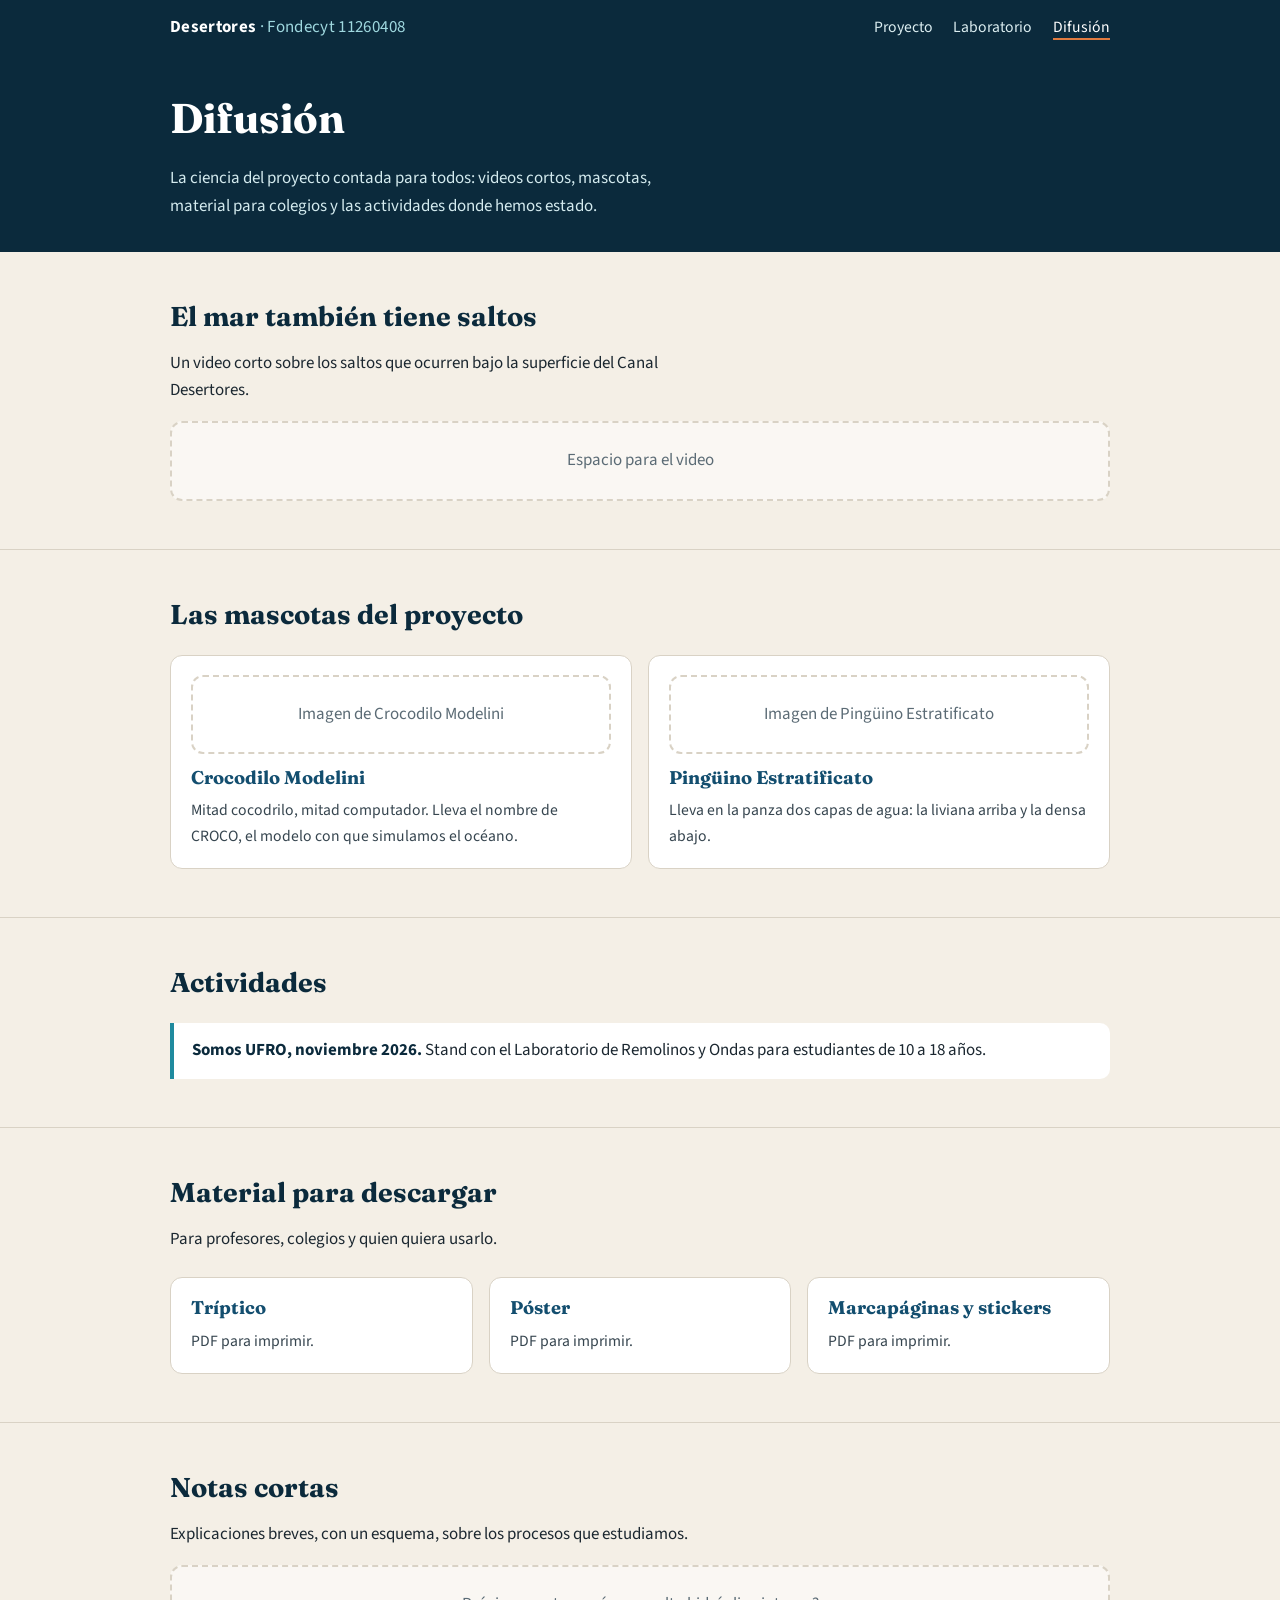
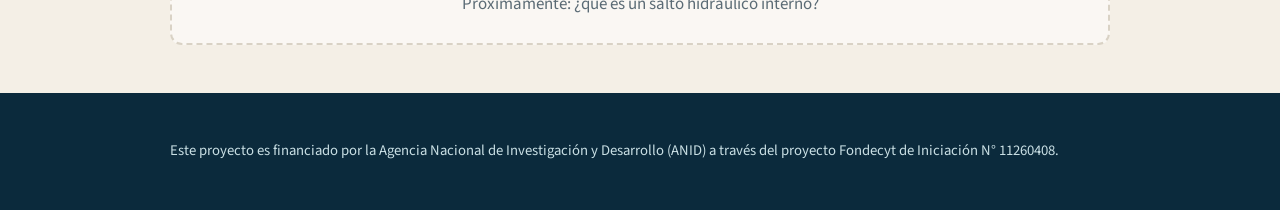
==== difusion/index.html @ e9061309 "Sitio inicial del proyecto" ====
<!DOCTYPE html>
<html lang="es">
<head>
  <meta charset="utf-8">
  <meta name="viewport" content="width=device-width, initial-scale=1">
  <title>Difusión · Fondecyt 11260408</title>
  <link rel="preconnect" href="https://fonts.googleapis.com">
  <link rel="stylesheet" href="https://fonts.googleapis.com/css2?family=Fraunces:opsz,wght@9..144,600&family=Source+Sans+3:wght@400;600;700&display=swap">
  <link rel="stylesheet" href="../estilo.css">
</head>
<body>

<header class="barra">
  <div class="contenedor">
    <a class="marca" href="../index.html">Desertores <span>· Fondecyt 11260408</span></a>
    <nav>
      <a href="../index.html">Proyecto</a>
      <a href="../laboratorio/">Laboratorio</a>
      <a href="./" aria-current="page">Difusión</a>
    </nav>
  </div>
</header>

<div class="cabecera-pagina">
  <div class="contenedor">
    <h1>Difusión</h1>
    <p>La ciencia del proyecto contada para todos: videos cortos, mascotas, material para colegios y las actividades donde hemos estado.</p>
  </div>
</div>

<main>
  <section id="video">
    <div class="contenedor">
      <h2>El mar también tiene saltos</h2>
      <p class="intro">Un video corto sobre los saltos que ocurren bajo la superficie del Canal Desertores.</p>
      <!-- Opción recomendada: subir el video a YouTube y pegar aquí el iframe.
           Opción local: <video src="video/el-mar-tambien-tiene-saltos.mp4" controls width="100%"></video>
           (GitHub no acepta archivos sobre 100 MB) -->
      <div class="hueco">Espacio para el video</div>
    </div>
  </section>

  <section id="mascotas">
    <div class="contenedor">
      <h2>Las mascotas del proyecto</h2>
      <div class="tarjetas">
        <article class="tarjeta">
          <div class="hueco" style="margin-bottom:.8rem">Imagen de Crocodilo Modelini</div>
          <h3>Crocodilo Modelini</h3>
          <p>Mitad cocodrilo, mitad computador. Lleva el nombre de CROCO, el modelo con que simulamos el océano.</p>
        </article>
        <article class="tarjeta">
          <div class="hueco" style="margin-bottom:.8rem">Imagen de Pingüino Estratificato</div>
          <h3>Pingüino Estratificato</h3>
          <p>Lleva en la panza dos capas de agua: la liviana arriba y la densa abajo.</p>
        </article>
      </div>
    </div>
  </section>

  <section id="actividades">
    <div class="contenedor">
      <h2>Actividades</h2>
      <ul class="impacto">
        <li><strong>Somos UFRO, noviembre 2026.</strong> Stand con el Laboratorio de Remolinos y Ondas para estudiantes de 10 a 18 años.</li>
      </ul>
    </div>
  </section>

  <section id="material">
    <div class="contenedor">
      <h2>Material para descargar</h2>
      <p class="intro">Para profesores, colegios y quien quiera usarlo.</p>
      <div class="tarjetas">
        <a class="tarjeta" href="material/triptico.pdf" style="text-decoration:none">
          <h3>Tríptico</h3><p>PDF para imprimir.</p>
        </a>
        <a class="tarjeta" href="material/poster.pdf" style="text-decoration:none">
          <h3>Póster</h3><p>PDF para imprimir.</p>
        </a>
        <a class="tarjeta" href="material/marcapaginas.pdf" style="text-decoration:none">
          <h3>Marcapáginas y stickers</h3><p>PDF para imprimir.</p>
        </a>
      </div>
    </div>
  </section>

  <section id="notas">
    <div class="contenedor">
      <h2>Notas cortas</h2>
      <p class="intro">Explicaciones breves, con un esquema, sobre los procesos que estudiamos.</p>
      <div class="hueco">Próximamente: ¿qué es un salto hidráulico interno?</div>
    </div>
  </section>
</main>

<footer>
  <div class="contenedor">
    <p>Este proyecto es financiado por la Agencia Nacional de Investigación y Desarrollo (ANID) a través del proyecto Fondecyt de Iniciación N° 11260408.</p>
  </div>
</footer>

</body>
</html>
---- estilo.css ----
/* Sitio del proyecto Fondecyt de Iniciación 11260408 — estilo común */
:root {
  --mar-profundo: #0b2a3c;
  --mar: #134e6f;
  --salobre: #1f8a9e;
  --dulce: #9fd8df;
  --arena: #f4efe6;
  --tinta: #1b2730;
  --suave: #5b6b75;
  --acento: #e07a3f;
  --borde: #d9d2c5;
  --ancho: 980px;
}

* { box-sizing: border-box; }

html { scroll-behavior: smooth; }

body {
  margin: 0;
  font-family: "Source Sans 3", "Segoe UI", system-ui, -apple-system, sans-serif;
  font-size: 1.06rem;
  line-height: 1.62;
  color: var(--tinta);
  background: var(--arena);
}

h1, h2, h3 {
  font-family: "Fraunces", Georgia, "Times New Roman", serif;
  line-height: 1.2;
  margin: 0 0 .5em;
}
h2 { font-size: 1.7rem; color: var(--mar-profundo); }
h3 { font-size: 1.15rem; color: var(--mar); }

a { color: var(--mar); }
a:hover { color: var(--acento); }

.contenedor { max-width: var(--ancho); margin: 0 auto; padding: 0 1.25rem; }

/* ---------- barra superior ---------- */
.barra {
  background: var(--mar-profundo);
  color: #fff;
  position: sticky; top: 0; z-index: 10;
}
.barra .contenedor {
  display: flex; align-items: center; justify-content: space-between;
  gap: 1rem; min-height: 56px; flex-wrap: wrap;
}
.marca { color: #fff; text-decoration: none; font-weight: 700; letter-spacing: .02em; }
.marca span { color: var(--dulce); font-weight: 400; }
.barra nav a {
  color: #dceef1; text-decoration: none; margin-left: 1.1rem; font-size: .98rem;
}
.barra nav a:hover, .barra nav a[aria-current="page"] { color: #fff; border-bottom: 2px solid var(--acento); }

/* ---------- portada ---------- */
.portada {
  background: linear-gradient(180deg, var(--mar-profundo) 0%, var(--mar) 55%, var(--salobre) 100%);
  color: #fff;
  padding: 3.2rem 0 0;
}
.portada .etiqueta {
  display: inline-block; font-size: .82rem; letter-spacing: .08em; text-transform: uppercase;
  background: rgba(255,255,255,.12); padding: .25rem .7rem; border-radius: 99px;
}
.portada h1 { font-size: clamp(2rem, 5.2vw, 3.2rem); margin: .7rem 0 .6rem; max-width: 18ch; }
.portada .bajada { font-size: 1.15rem; max-width: 58ch; color: #e3f3f5; }
.portada .titulo-oficial { font-size: .92rem; color: var(--dulce); max-width: 70ch; margin-top: 1rem; }
.portada svg { display: block; width: 100%; height: auto; margin-top: 2rem; }

/* ---------- secciones ---------- */
section { padding: 3rem 0; }
section + section { border-top: 1px solid var(--borde); }
.intro { max-width: 68ch; }
.nota-pie { font-size: .9rem; color: var(--suave); }

.tarjetas {
  display: grid; gap: 1rem;
  grid-template-columns: repeat(auto-fit, minmax(200px, 1fr));
  margin-top: 1.5rem;
}
.tarjeta {
  background: #fff; border: 1px solid var(--borde); border-radius: 12px;
  padding: 1.2rem 1.25rem;
}
.tarjeta .icono {
  width: 42px; height: 42px; border-radius: 10px; display: grid; place-items: center;
  background: #e6f3f5; margin-bottom: .7rem;
}
.tarjeta p { margin: 0; color: #36454f; font-size: .98rem; }

.impacto { list-style: none; padding: 0; margin: 1.5rem 0 0; display: grid; gap: .9rem; }
.impacto li {
  background: #fff; border-left: 4px solid var(--salobre); border-radius: 0 10px 10px 0;
  padding: .9rem 1.1rem;
}
.impacto strong { color: var(--mar-profundo); }

/* ---------- botones grandes ---------- */
.puertas {
  display: grid; gap: 1rem; grid-template-columns: repeat(auto-fit, minmax(260px, 1fr));
  margin-top: 1.5rem;
}
.puerta {
  display: block; text-decoration: none; color: #fff; border-radius: 14px;
  padding: 1.5rem 1.4rem; position: relative; overflow: hidden;
  transition: transform .15s ease;
}
.puerta:hover { transform: translateY(-3px); color: #fff; }
.puerta h3 { color: #fff; font-size: 1.4rem; margin-bottom: .3rem; }
.puerta p { margin: 0; color: rgba(255,255,255,.88); }
.puerta .flecha { position: absolute; right: 1.2rem; top: 1.2rem; font-size: 1.6rem; }
.puerta.lab { background: var(--mar); }
.puerta.dif { background: var(--acento); }

.boton {
  display: inline-block; background: var(--mar); color: #fff; text-decoration: none;
  padding: .75rem 1.3rem; border-radius: 10px; font-weight: 600;
}
.boton:hover { background: var(--mar-profundo); color: #fff; }
.boton.secundario { background: transparent; color: var(--mar); border: 2px solid var(--mar); }

/* ---------- módulos / fichas ---------- */
.modulo {
  display: grid; grid-template-columns: 64px 1fr; gap: 1rem; align-items: start;
  background: #fff; border: 1px solid var(--borde); border-radius: 12px; padding: 1.1rem;
}
.modulo .num {
  width: 64px; height: 64px; border-radius: 12px; display: grid; place-items: center;
  font-family: "Fraunces", Georgia, serif; font-size: 1.5rem; color: #fff; background: var(--salobre);
}
.modulo.pronto { opacity: .65; }
.modulo.pronto .num { background: var(--suave); }
.lista-modulos { display: grid; gap: .8rem; margin-top: 1.5rem; }

.hueco {
  border: 2px dashed var(--borde); border-radius: 12px; padding: 1.5rem; text-align: center;
  color: var(--suave); background: rgba(255,255,255,.5);
}

.cabecera-pagina { background: var(--mar-profundo); color: #fff; padding: 2.4rem 0 2rem; }
.cabecera-pagina h1 { font-size: clamp(1.8rem, 4.5vw, 2.6rem); }
.cabecera-pagina p { color: #d4ebef; max-width: 62ch; margin: 0; }

/* ---------- pie ---------- */
footer { background: var(--mar-profundo); color: #c9dfe4; padding: 2rem 0; font-size: .92rem; }
footer a { color: #fff; }
footer .logos { display: flex; gap: 1.2rem; align-items: center; flex-wrap: wrap; margin-bottom: 1rem; }
footer .logos img { height: 44px; width: auto; background: #fff; border-radius: 6px; padding: 4px 8px; }

.leyenda-movil { display: none; }

@media (max-width: 600px) {
  .portada svg .rotulos { display: none; }
  .portada svg { margin-top: 1.4rem; }
  .leyenda-movil {
    display: block; margin: 0; padding: .9rem 1.25rem 1.2rem;
    background: #2b2620; color: #e9e2d6; font-size: .92rem;
  }
  .barra nav a { margin-left: .8rem; font-size: .92rem; }
  section { padding: 2.2rem 0; }
}
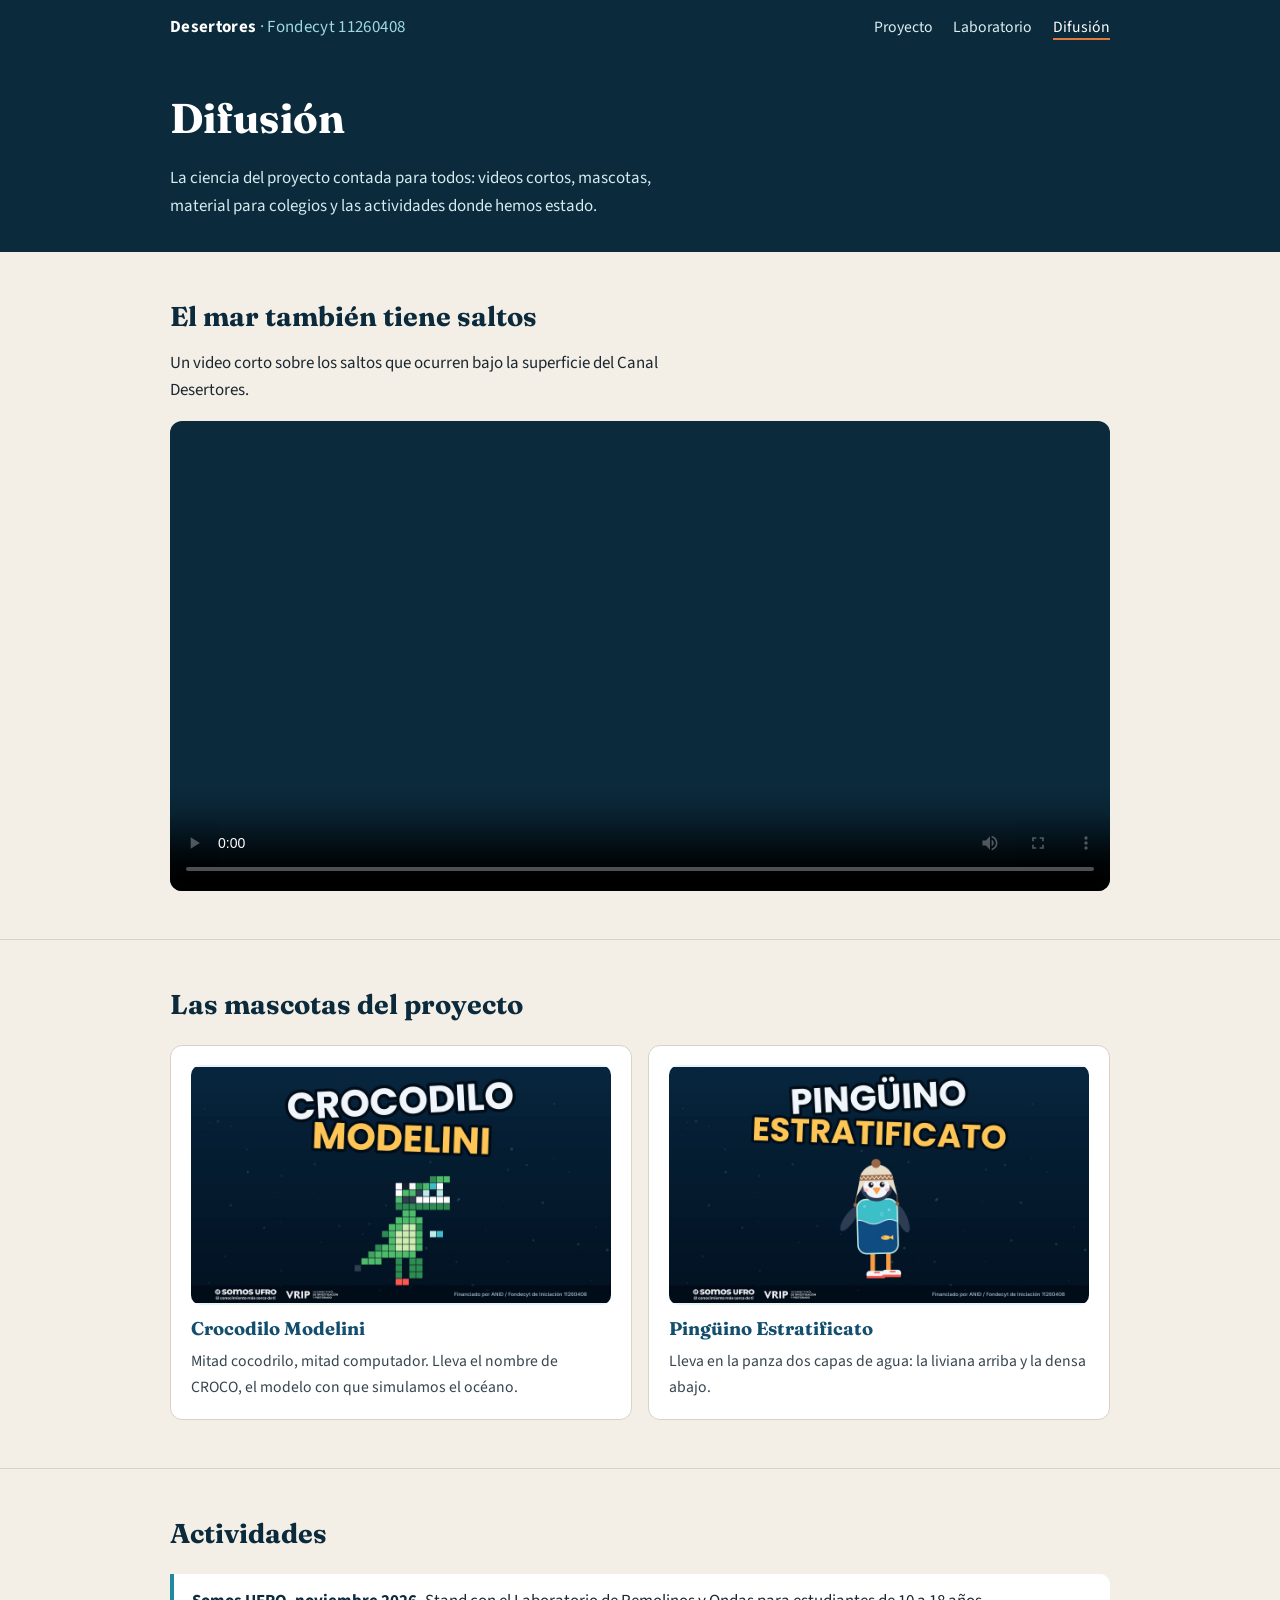
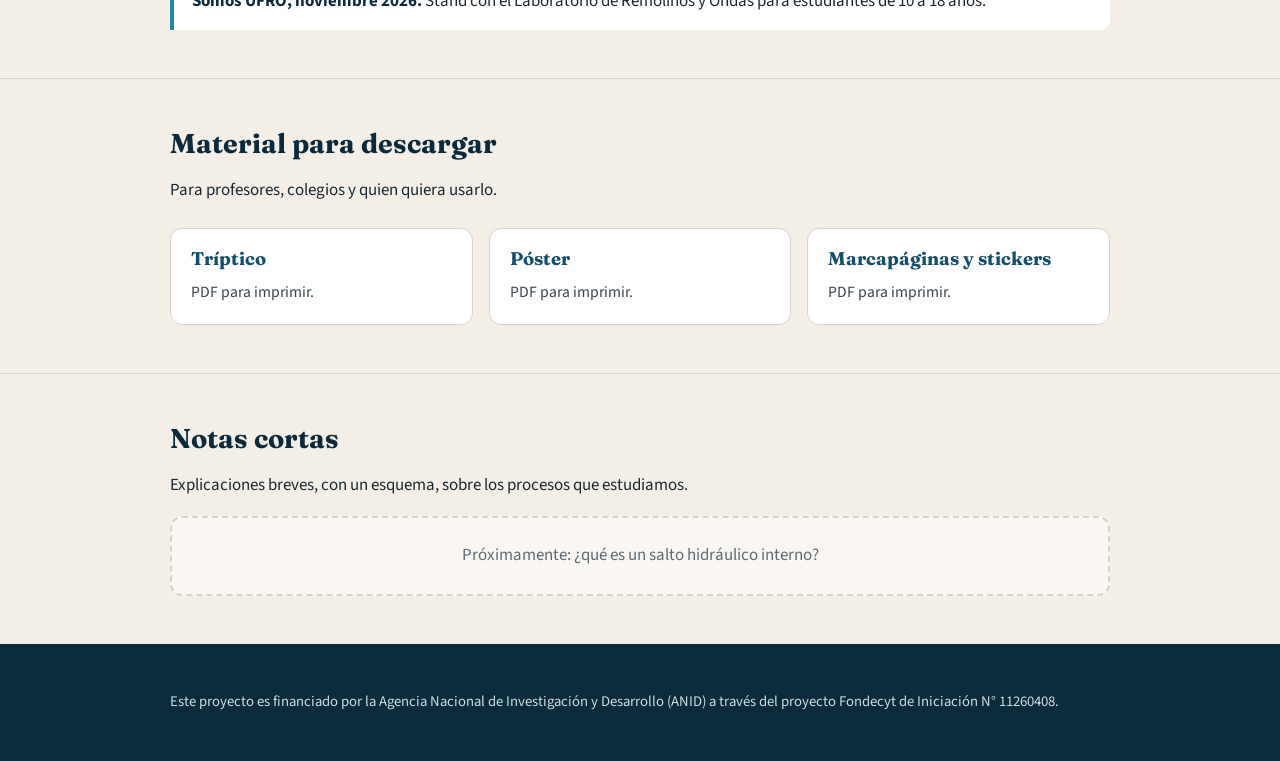
==== commit e7dcb16e: "Agrega video y mascotas" ====
--- a/difusion/index.html
+++ b/difusion/index.html
@@ -33,10 +33,9 @@
     <div class="contenedor">
       <h2>El mar también tiene saltos</h2>
       <p class="intro">Un video corto sobre los saltos que ocurren bajo la superficie del Canal Desertores.</p>
-      <!-- Opción recomendada: subir el video a YouTube y pegar aquí el iframe.
-           Opción local: <video src="video/el-mar-tambien-tiene-saltos.mp4" controls width="100%"></video>
-           (GitHub no acepta archivos sobre 100 MB) -->
-      <div class="hueco">Espacio para el video</div>
+      <video src="video/el-mar-tambien-tiene-saltos.mp4" controls preload="metadata" playsinline
+             poster="video/portada.jpg"
+             style="width:100%;border-radius:12px;background:#0b2a3c;display:block"></video>
     </div>
   </section>
 
@@ -45,12 +44,12 @@
       <h2>Las mascotas del proyecto</h2>
       <div class="tarjetas">
         <article class="tarjeta">
-          <div class="hueco" style="margin-bottom:.8rem">Imagen de Crocodilo Modelini</div>
+          <img src="../img/crocodilo-modelini.png" alt="Crocodilo Modelini, mascota del proyecto: mitad cocodrilo, mitad computador" class="mascota">
           <h3>Crocodilo Modelini</h3>
           <p>Mitad cocodrilo, mitad computador. Lleva el nombre de CROCO, el modelo con que simulamos el océano.</p>
         </article>
         <article class="tarjeta">
-          <div class="hueco" style="margin-bottom:.8rem">Imagen de Pingüino Estratificato</div>
+          <img src="../img/pinguino-estratificato.png" alt="Pingüino Estratificato, mascota del proyecto, con dos capas de agua en la panza" class="mascota">
           <h3>Pingüino Estratificato</h3>
           <p>Lleva en la panza dos capas de agua: la liviana arriba y la densa abajo.</p>
         </article>
--- a/estilo.css
+++ b/estilo.css
@@ -144,6 +144,11 @@
 .cabecera-pagina h1 { font-size: clamp(1.8rem, 4.5vw, 2.6rem); }
 .cabecera-pagina p { color: #d4ebef; max-width: 62ch; margin: 0; }
 
+.mascota {
+  display: block; width: 100%; height: 240px; object-fit: contain;
+  background: #e6f3f5; border-radius: 10px; margin-bottom: .8rem;
+}
+
 /* ---------- pie ---------- */
 footer { background: var(--mar-profundo); color: #c9dfe4; padding: 2rem 0; font-size: .92rem; }
 footer a { color: #fff; }
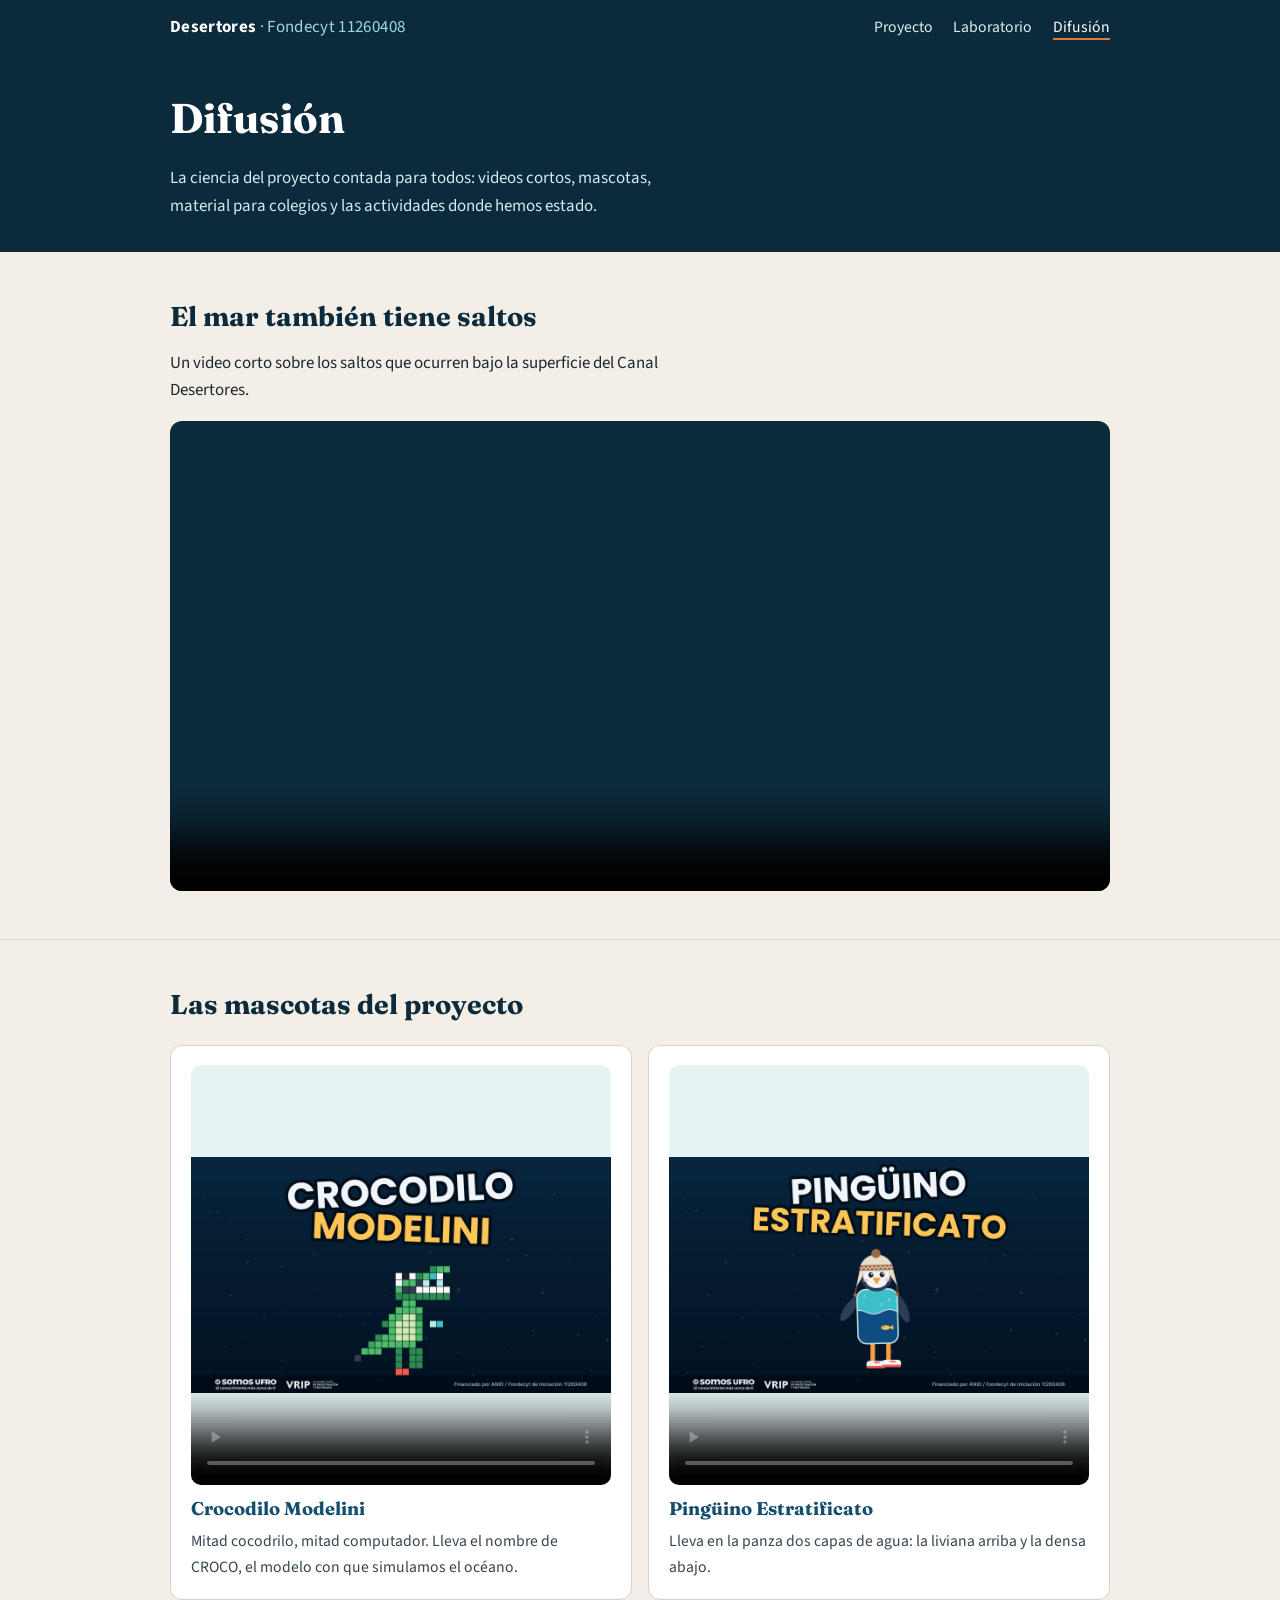
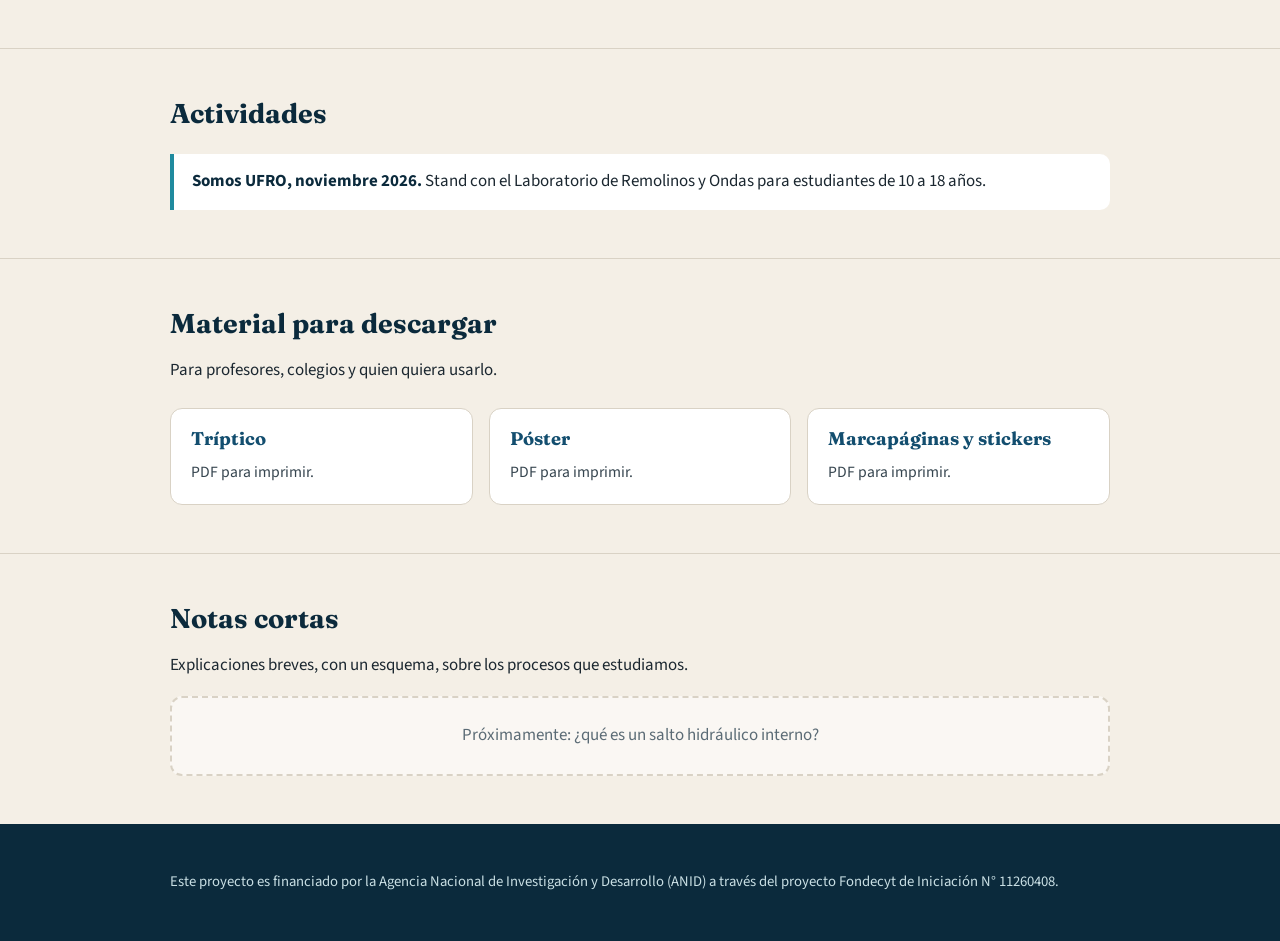
==== commit ac630c15: "Mascotas como video" ====
--- a/difusion/index.html
+++ b/difusion/index.html
@@ -44,12 +44,12 @@
       <h2>Las mascotas del proyecto</h2>
       <div class="tarjetas">
         <article class="tarjeta">
-          <img src="../img/crocodilo-modelini.png" alt="Crocodilo Modelini, mascota del proyecto: mitad cocodrilo, mitad computador" class="mascota">
+          <video class="mascota" src="video/crocodilo-modelini.mp4" poster="../img/crocodilo-modelini.png" controls preload="metadata" playsinline></video>
           <h3>Crocodilo Modelini</h3>
           <p>Mitad cocodrilo, mitad computador. Lleva el nombre de CROCO, el modelo con que simulamos el océano.</p>
         </article>
         <article class="tarjeta">
-          <img src="../img/pinguino-estratificato.png" alt="Pingüino Estratificato, mascota del proyecto, con dos capas de agua en la panza" class="mascota">
+          <video class="mascota" src="video/pinguino-estratificato.mp4" poster="../img/pinguino-estratificato.png" controls preload="metadata" playsinline></video>
           <h3>Pingüino Estratificato</h3>
           <p>Lleva en la panza dos capas de agua: la liviana arriba y la densa abajo.</p>
         </article>
--- a/estilo.css
+++ b/estilo.css
@@ -145,7 +145,7 @@
 .cabecera-pagina p { color: #d4ebef; max-width: 62ch; margin: 0; }
 
 .mascota {
-  display: block; width: 100%; height: 240px; object-fit: contain;
+  display: block; width: 100%; height: 420px; object-fit: contain;
   background: #e6f3f5; border-radius: 10px; margin-bottom: .8rem;
 }
 
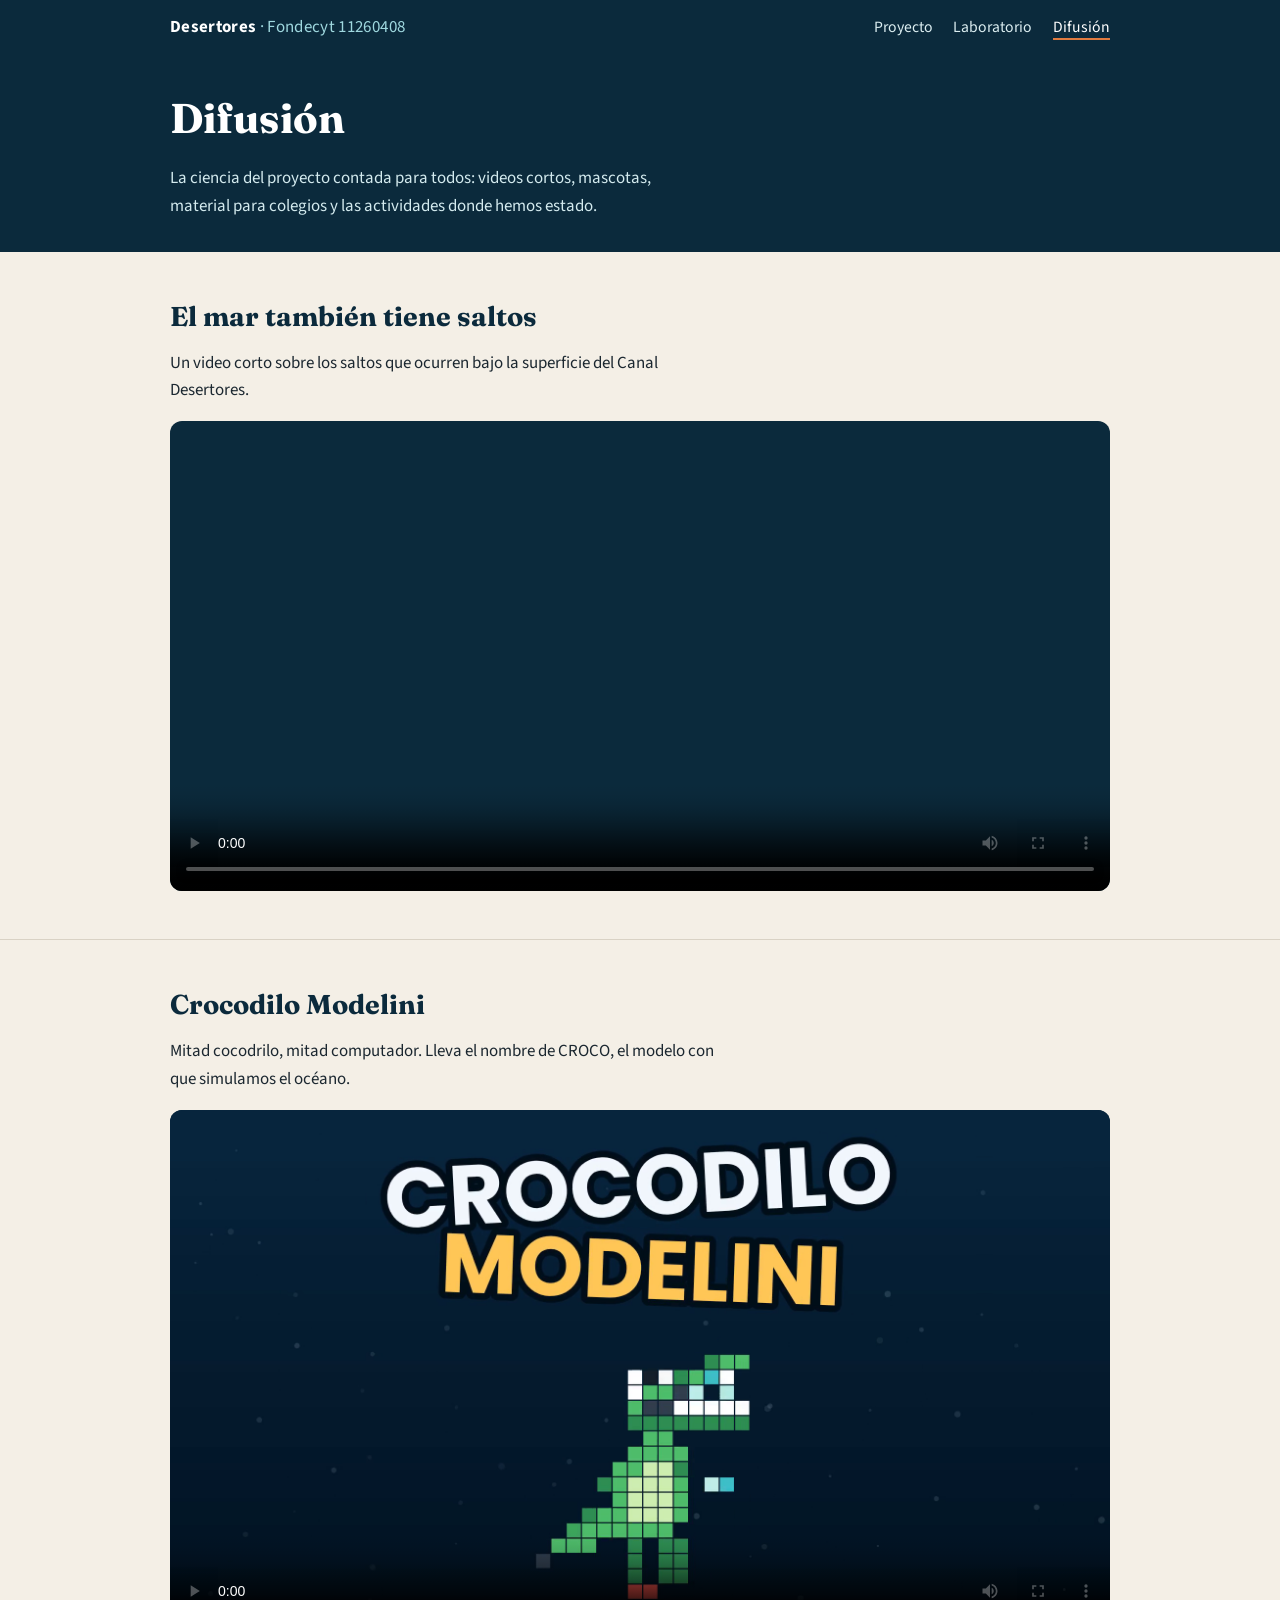
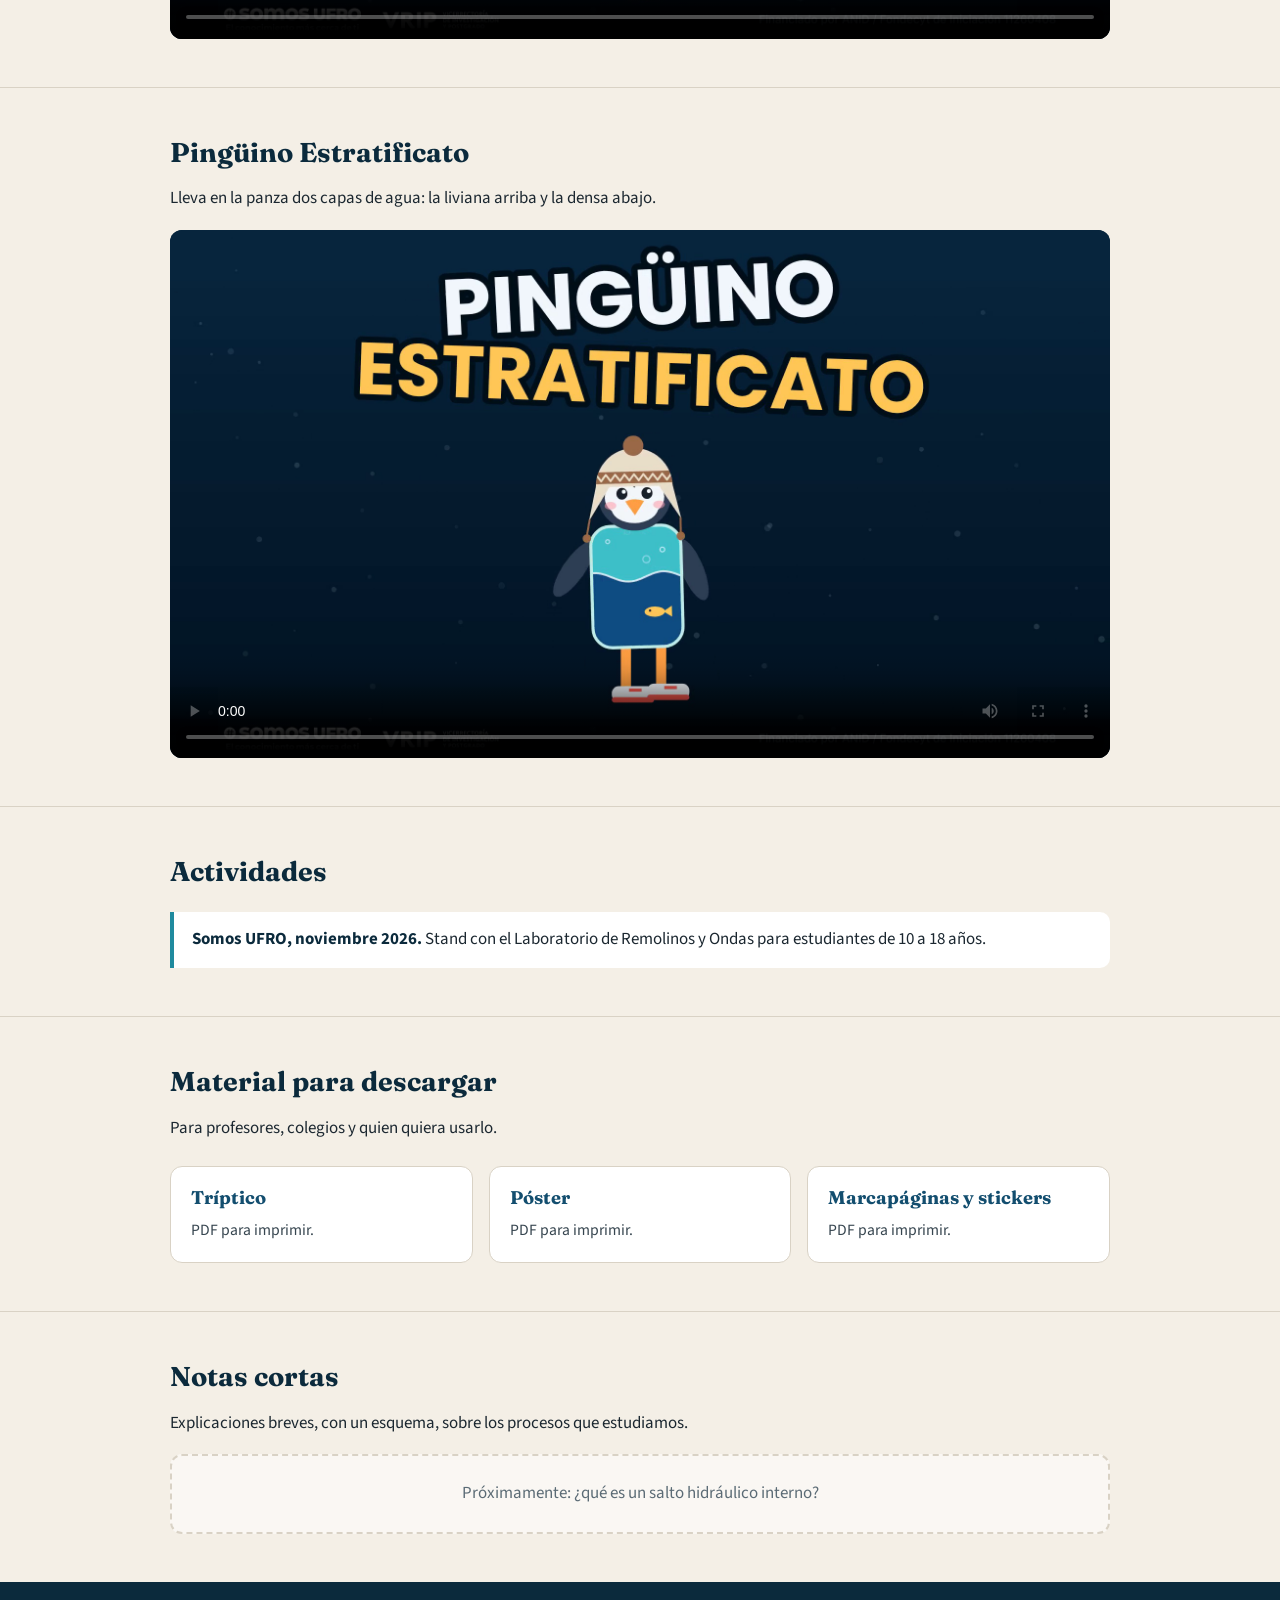
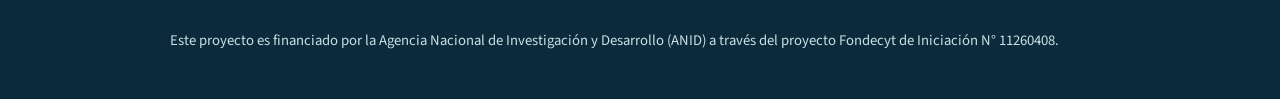
==== commit 85449eff: "Mascotas como videos a todo el ancho" ====
--- a/difusion/index.html
+++ b/difusion/index.html
@@ -39,21 +39,21 @@
     </div>
   </section>
 
-  <section id="mascotas">
+  <section id="crocodilo">
     <div class="contenedor">
-      <h2>Las mascotas del proyecto</h2>
-      <div class="tarjetas">
-        <article class="tarjeta">
-          <video class="mascota" src="video/crocodilo-modelini.mp4" poster="../img/crocodilo-modelini.png" controls preload="metadata" playsinline></video>
-          <h3>Crocodilo Modelini</h3>
-          <p>Mitad cocodrilo, mitad computador. Lleva el nombre de CROCO, el modelo con que simulamos el océano.</p>
-        </article>
-        <article class="tarjeta">
-          <video class="mascota" src="video/pinguino-estratificato.mp4" poster="../img/pinguino-estratificato.png" controls preload="metadata" playsinline></video>
-          <h3>Pingüino Estratificato</h3>
-          <p>Lleva en la panza dos capas de agua: la liviana arriba y la densa abajo.</p>
-        </article>
-      </div>
+      <h2>Crocodilo Modelini</h2>
+      <p class="intro">Mitad cocodrilo, mitad computador. Lleva el nombre de CROCO, el modelo con que simulamos el océano.</p>
+      <video src="video/crocodilo-modelini.mp4" poster="../img/crocodilo-modelini.png" controls preload="metadata" playsinline
+             style="width:100%;max-height:80vh;object-fit:contain;border-radius:12px;background:#0b2a3c;display:block"></video>
+    </div>
+  </section>
+
+  <section id="pinguino">
+    <div class="contenedor">
+      <h2>Pingüino Estratificato</h2>
+      <p class="intro">Lleva en la panza dos capas de agua: la liviana arriba y la densa abajo.</p>
+      <video src="video/pinguino-estratificato.mp4" poster="../img/pinguino-estratificato.png" controls preload="metadata" playsinline
+             style="width:100%;max-height:80vh;object-fit:contain;border-radius:12px;background:#0b2a3c;display:block"></video>
     </div>
   </section>
 
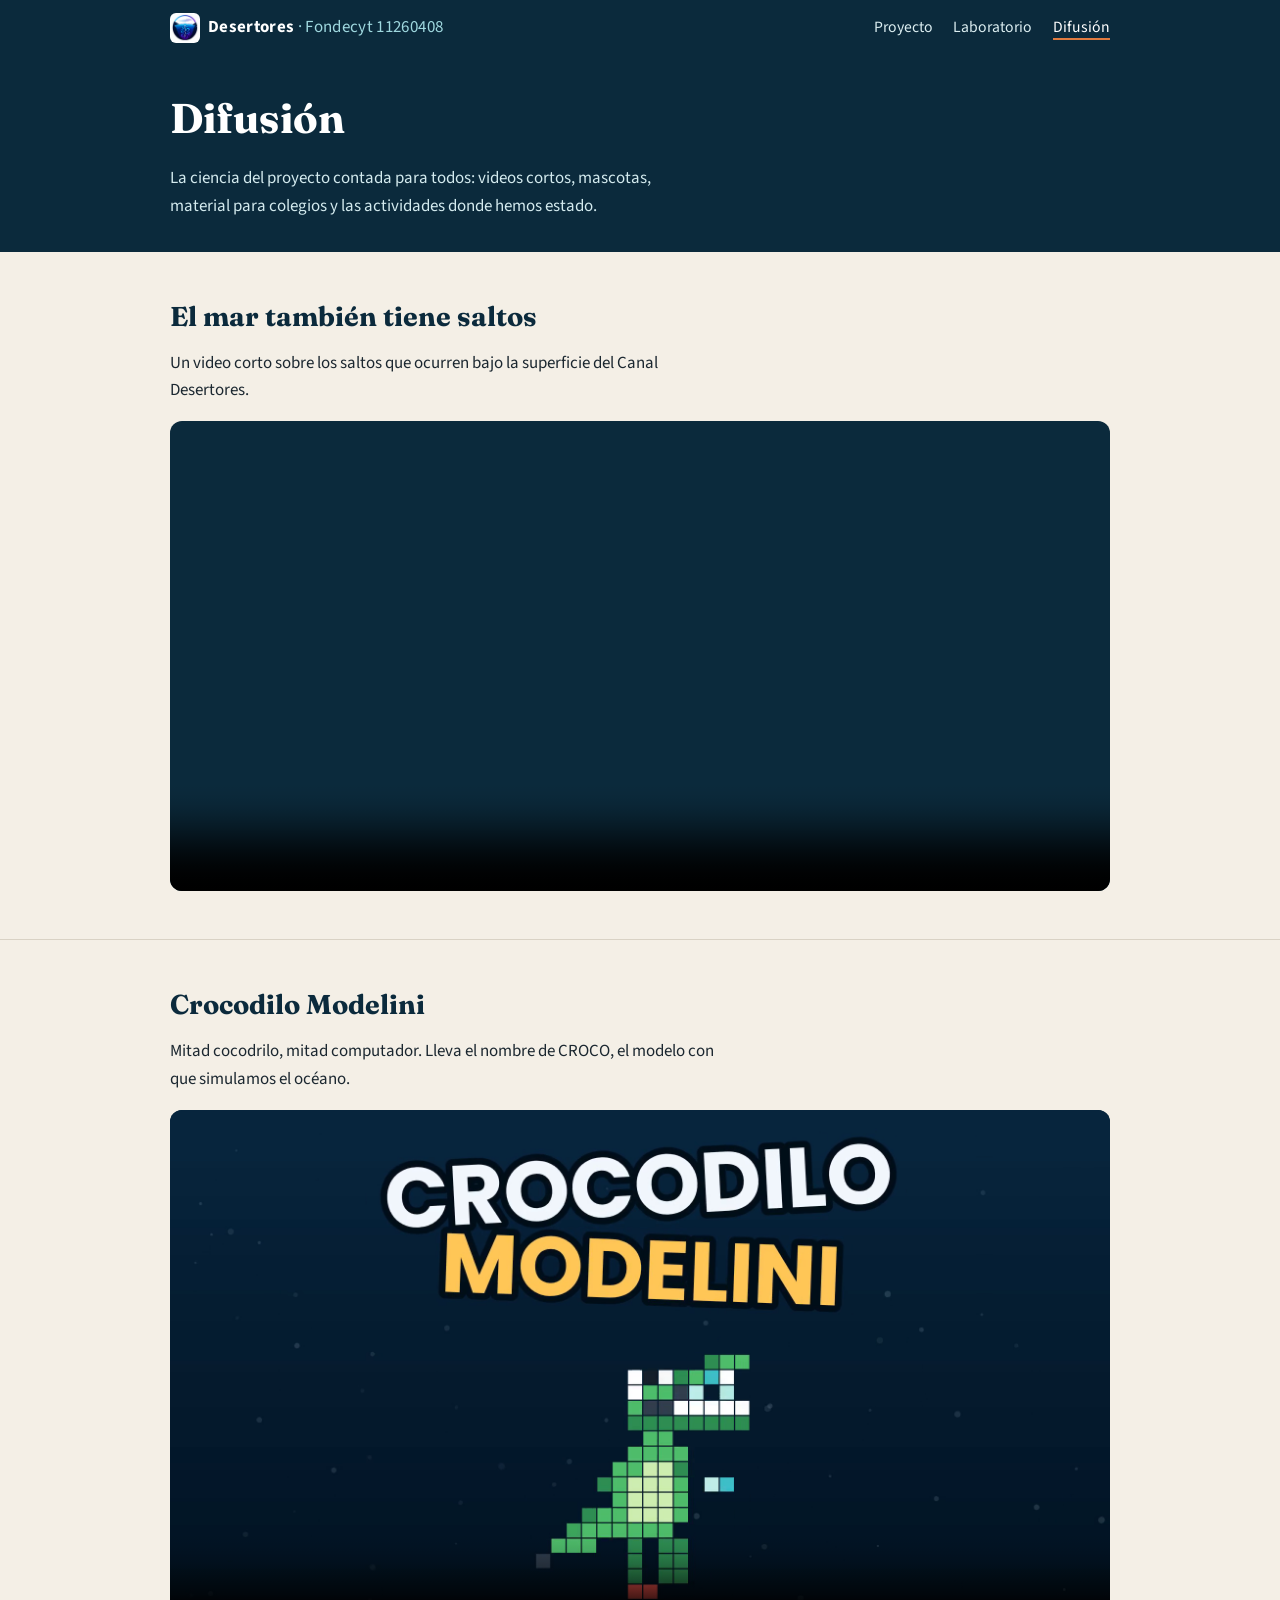
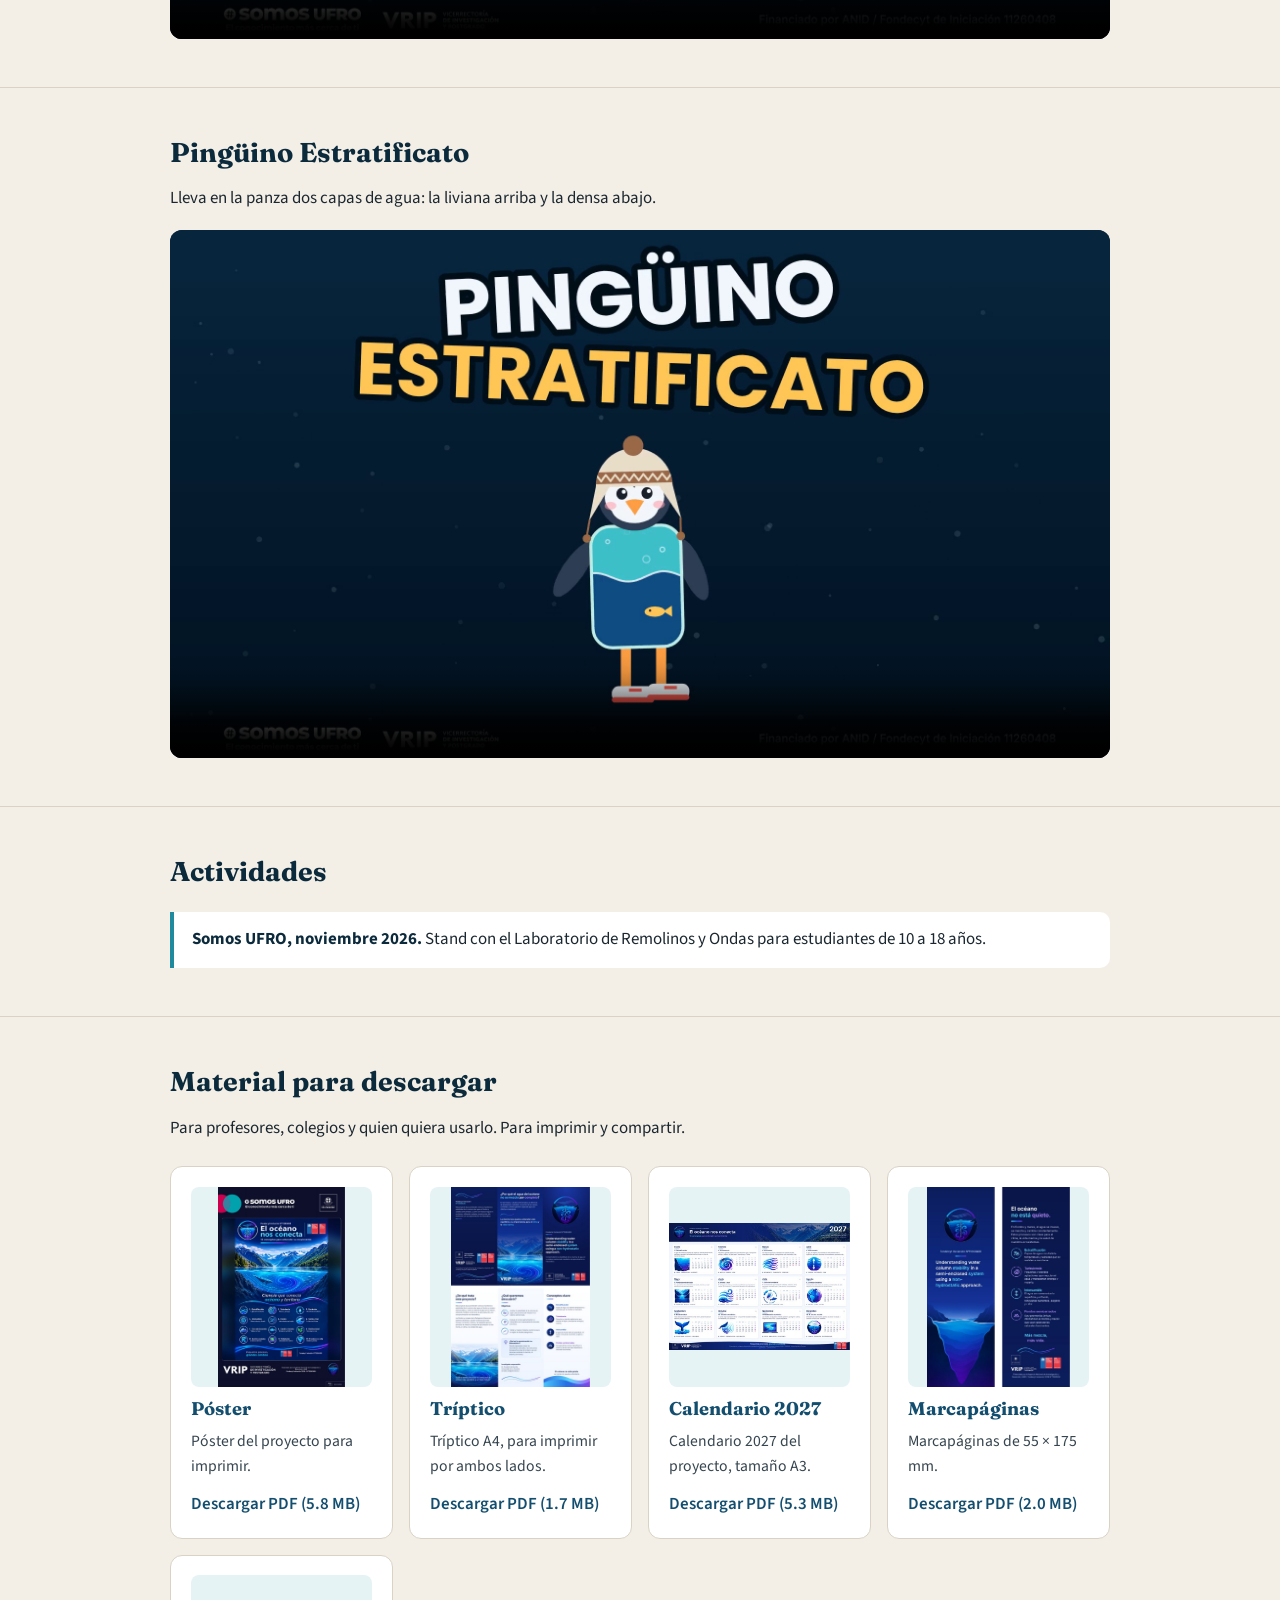
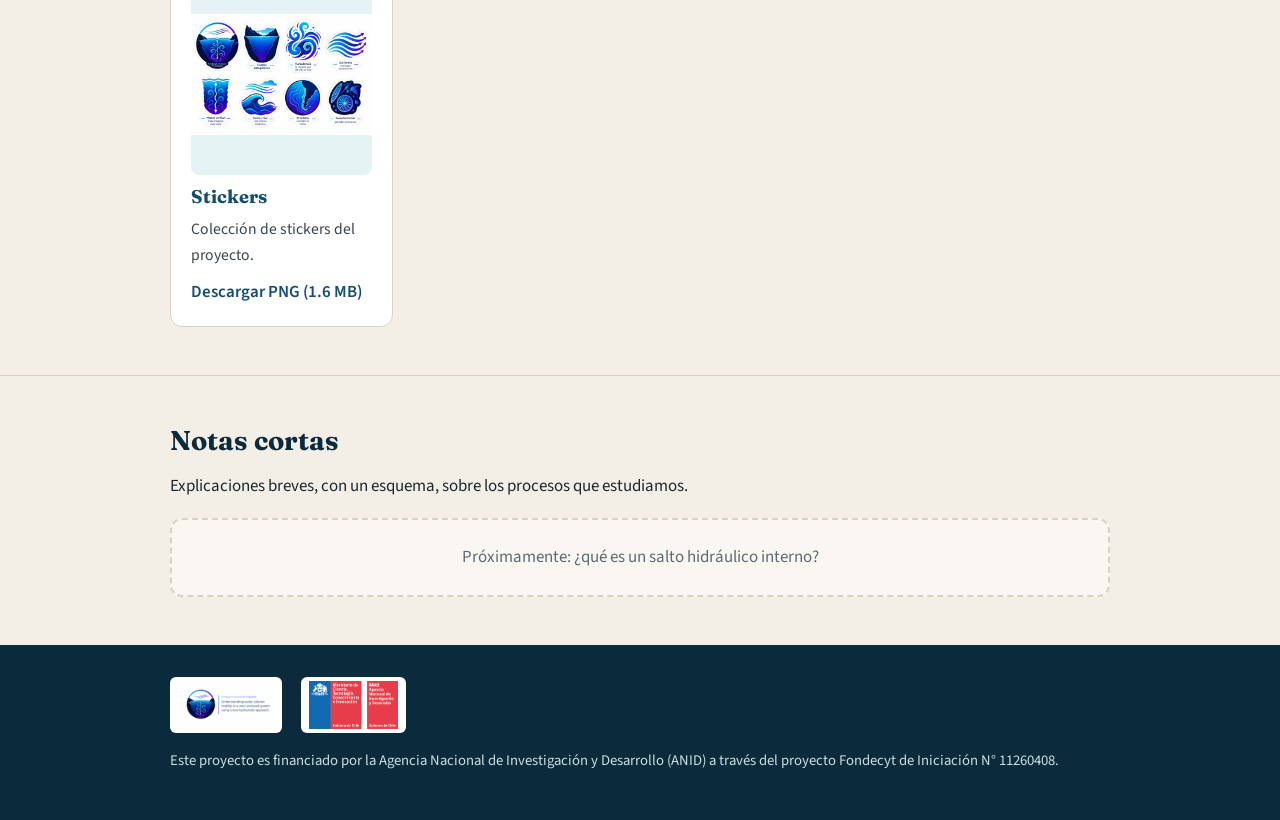
==== commit 6408a4c3: "Logos del proyecto y ANID; material para descargar" ====
--- a/difusion/index.html
+++ b/difusion/index.html
@@ -12,7 +12,7 @@
 
 <header class="barra">
   <div class="contenedor">
-    <a class="marca" href="../index.html">Desertores <span>· Fondecyt 11260408</span></a>
+    <a class="marca" href="../index.html"><img src="../img/icono-proyecto.png" alt="" onerror="this.style.display='none'">Desertores <span>· Fondecyt 11260408</span></a>
     <nav>
       <a href="../index.html">Proyecto</a>
       <a href="../laboratorio/">Laboratorio</a>
@@ -69,16 +69,27 @@
   <section id="material">
     <div class="contenedor">
       <h2>Material para descargar</h2>
-      <p class="intro">Para profesores, colegios y quien quiera usarlo.</p>
+      <p class="intro">Para profesores, colegios y quien quiera usarlo. Para imprimir y compartir.</p>
       <div class="tarjetas">
-        <a class="tarjeta" href="material/triptico.pdf" style="text-decoration:none">
-          <h3>Tríptico</h3><p>PDF para imprimir.</p>
+        <a class="tarjeta descarga" href="material/poster.pdf" download>
+          <img src="material/poster.jpg" alt="Vista previa: Póster" loading="lazy">
+          <h3>Póster</h3><p>Póster del proyecto para imprimir.</p><span class="bajar">Descargar PDF (5.8 MB)</span>
         </a>
-        <a class="tarjeta" href="material/poster.pdf" style="text-decoration:none">
-          <h3>Póster</h3><p>PDF para imprimir.</p>
+        <a class="tarjeta descarga" href="material/triptico.pdf" download>
+          <img src="material/triptico.jpg" alt="Vista previa: Tríptico" loading="lazy">
+          <h3>Tríptico</h3><p>Tríptico A4, para imprimir por ambos lados.</p><span class="bajar">Descargar PDF (1.7 MB)</span>
         </a>
-        <a class="tarjeta" href="material/marcapaginas.pdf" style="text-decoration:none">
-          <h3>Marcapáginas y stickers</h3><p>PDF para imprimir.</p>
+        <a class="tarjeta descarga" href="material/calendario-2027.pdf" download>
+          <img src="material/calendario.jpg" alt="Vista previa: Calendario 2027" loading="lazy">
+          <h3>Calendario 2027</h3><p>Calendario 2027 del proyecto, tamaño A3.</p><span class="bajar">Descargar PDF (5.3 MB)</span>
+        </a>
+        <a class="tarjeta descarga" href="material/marcapaginas.pdf" download>
+          <img src="material/marcapaginas.jpg" alt="Vista previa: Marcapáginas" loading="lazy">
+          <h3>Marcapáginas</h3><p>Marcapáginas de 55 × 175 mm.</p><span class="bajar">Descargar PDF (2.0 MB)</span>
+        </a>
+        <a class="tarjeta descarga" href="material/stickers.png" download>
+          <img src="material/stickers.jpg" alt="Vista previa: Stickers" loading="lazy">
+          <h3>Stickers</h3><p>Colección de stickers del proyecto.</p><span class="bajar">Descargar PNG (1.6 MB)</span>
         </a>
       </div>
     </div>
@@ -95,6 +106,10 @@
 
 <footer>
   <div class="contenedor">
+    <div class="logos">
+      <img src="../img/logo-proyecto.png" alt="Logo del proyecto" onerror="this.style.display='none'">
+      <img src="../img/logo-anid.png" alt="ANID" onerror="this.style.display='none'">
+    </div>
     <p>Este proyecto es financiado por la Agencia Nacional de Investigación y Desarrollo (ANID) a través del proyecto Fondecyt de Iniciación N° 11260408.</p>
   </div>
 </footer>
--- a/estilo.css
+++ b/estilo.css
@@ -167,3 +167,17 @@
   .barra nav a { margin-left: .8rem; font-size: .92rem; }
   section { padding: 2.2rem 0; }
 }
+
+.perfiles { display: flex; flex-wrap: wrap; gap: .5rem; }
+.perfiles a {
+  text-decoration: none; padding: .4rem .9rem; border-radius: 99px;
+  border: 1.5px solid var(--mar); color: var(--mar); font-weight: 600; font-size: .95rem;
+}
+.perfiles a:hover { background: var(--mar); color: #fff; }
+
+.marca img { height: 30px; width: auto; vertical-align: middle; margin-right: .5rem; border-radius: 6px; }
+footer .logos img { height: 56px; }
+.descarga { text-decoration: none; color: inherit; display: flex; flex-direction: column; }
+.descarga img { width: 100%; height: 200px; object-fit: contain; background: #e6f3f5; border-radius: 8px; margin-bottom: .7rem; }
+.descarga .bajar { margin-top: auto; padding-top: .7rem; font-weight: 600; color: var(--mar); }
+.descarga:hover .bajar { color: var(--acento); }
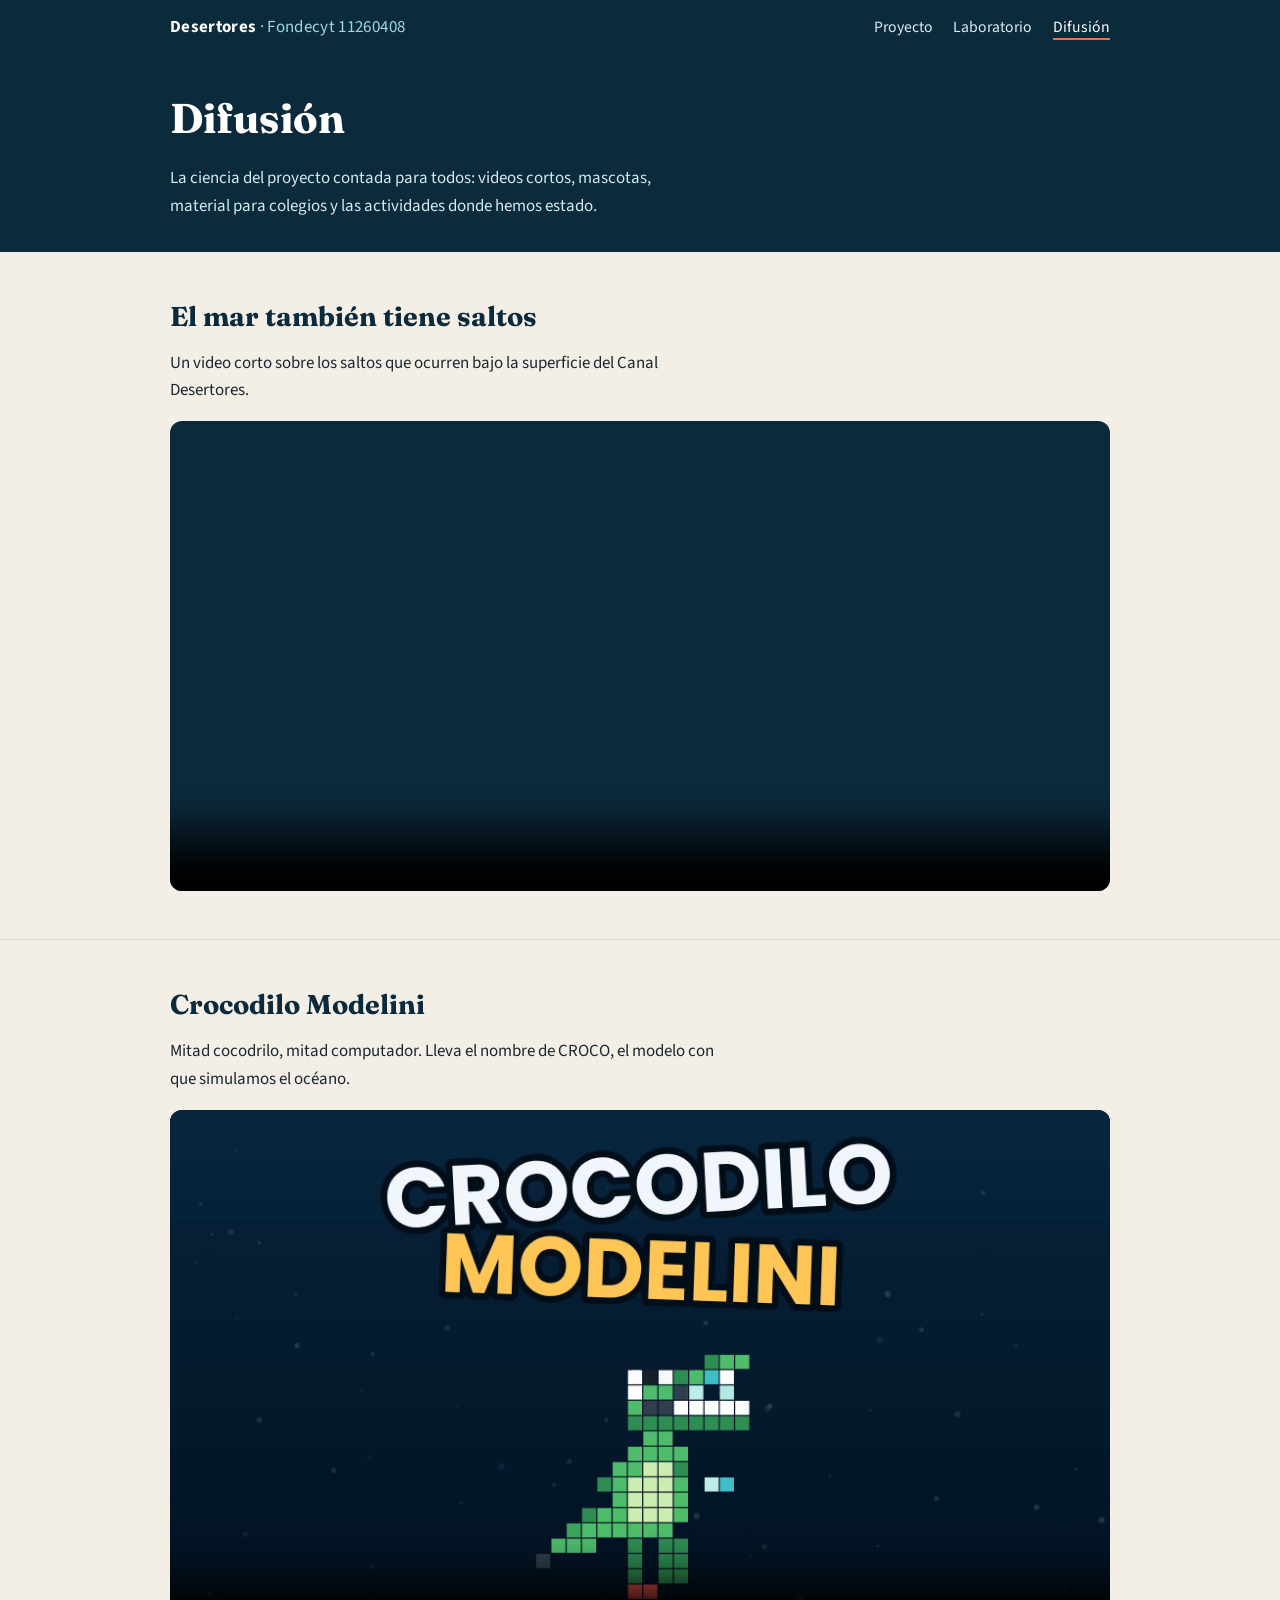
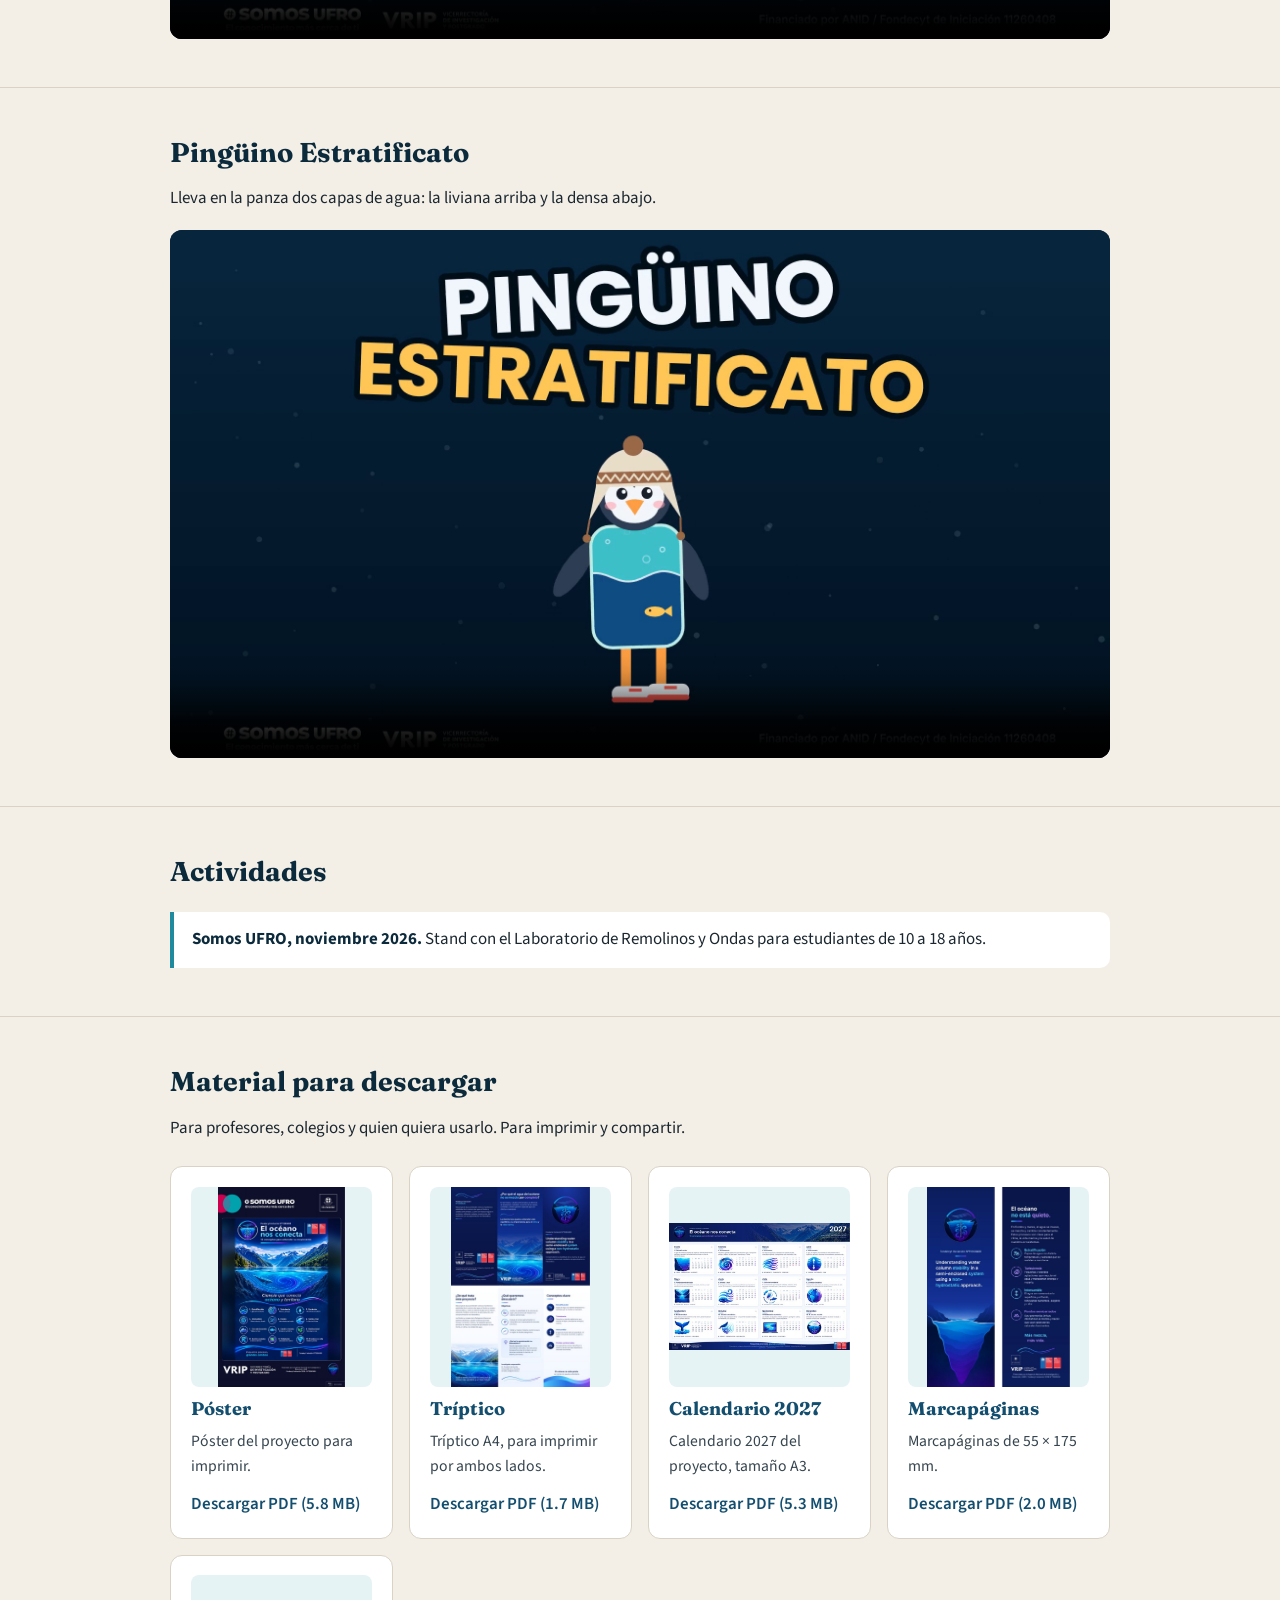
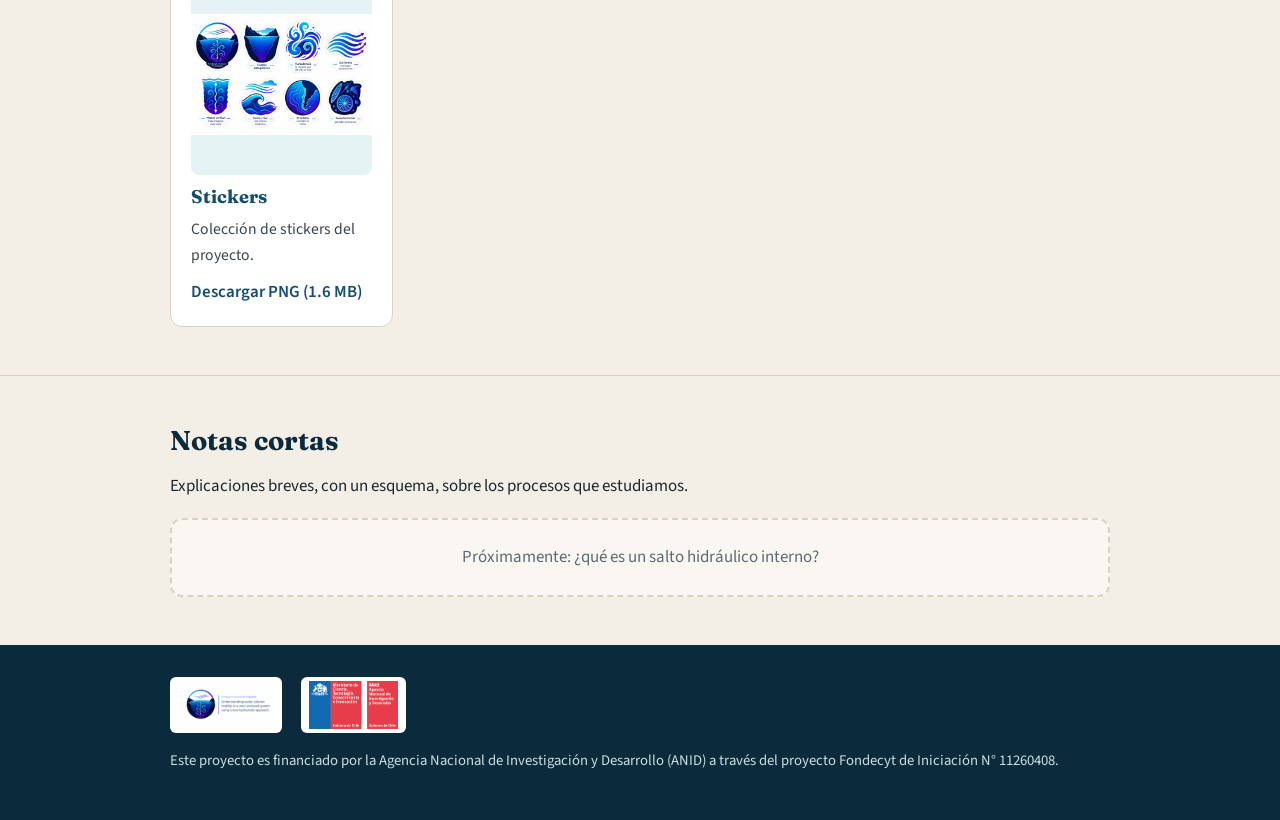
==== commit c8a2f8af: "Portada: título nuevo y logo grande" ====
--- a/difusion/index.html
+++ b/difusion/index.html
@@ -12,7 +12,7 @@
 
 <header class="barra">
   <div class="contenedor">
-    <a class="marca" href="../index.html"><img src="../img/icono-proyecto.png" alt="" onerror="this.style.display='none'">Desertores <span>· Fondecyt 11260408</span></a>
+    <a class="marca" href="../index.html">Desertores <span>· Fondecyt 11260408</span></a>
     <nav>
       <a href="../index.html">Proyecto</a>
       <a href="../laboratorio/">Laboratorio</a>
--- a/estilo.css
+++ b/estilo.css
@@ -181,3 +181,15 @@
 .descarga img { width: 100%; height: 200px; object-fit: contain; background: #e6f3f5; border-radius: 8px; margin-bottom: .7rem; }
 .descarga .bajar { margin-top: auto; padding-top: .7rem; font-weight: 600; color: var(--mar); }
 .descarga:hover .bajar { color: var(--acento); }
+
+.portada-fila { display: flex; align-items: center; gap: 2.5rem; }
+.portada-texto { flex: 1; min-width: 0; }
+.portada h1 { max-width: 20ch; }
+.logo-portada {
+  width: clamp(150px, 26vw, 290px); height: auto; flex-shrink: 0;
+  border-radius: 50%; box-shadow: 0 10px 34px rgba(0,0,0,.35);
+}
+@media (max-width: 700px) {
+  .portada-fila { flex-direction: column-reverse; align-items: flex-start; gap: 1.2rem; }
+  .logo-portada { width: 130px; }
+}
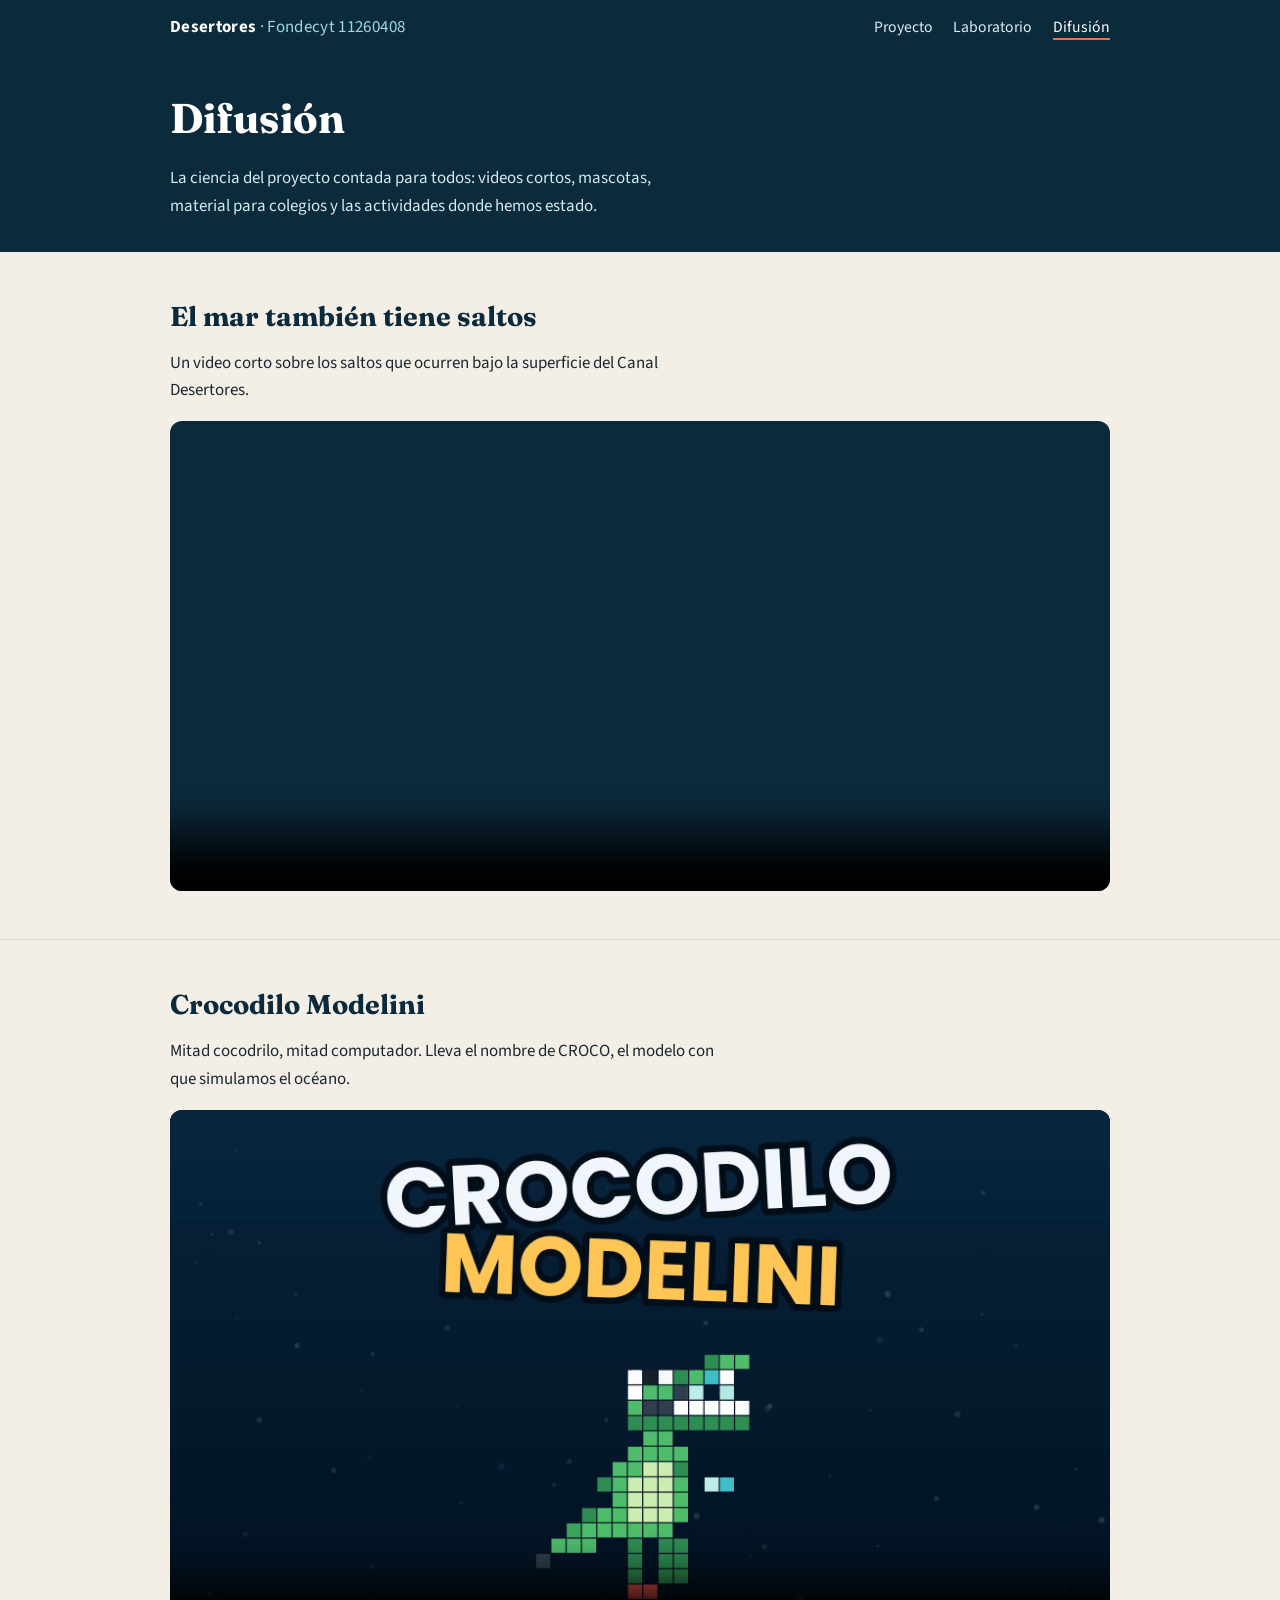
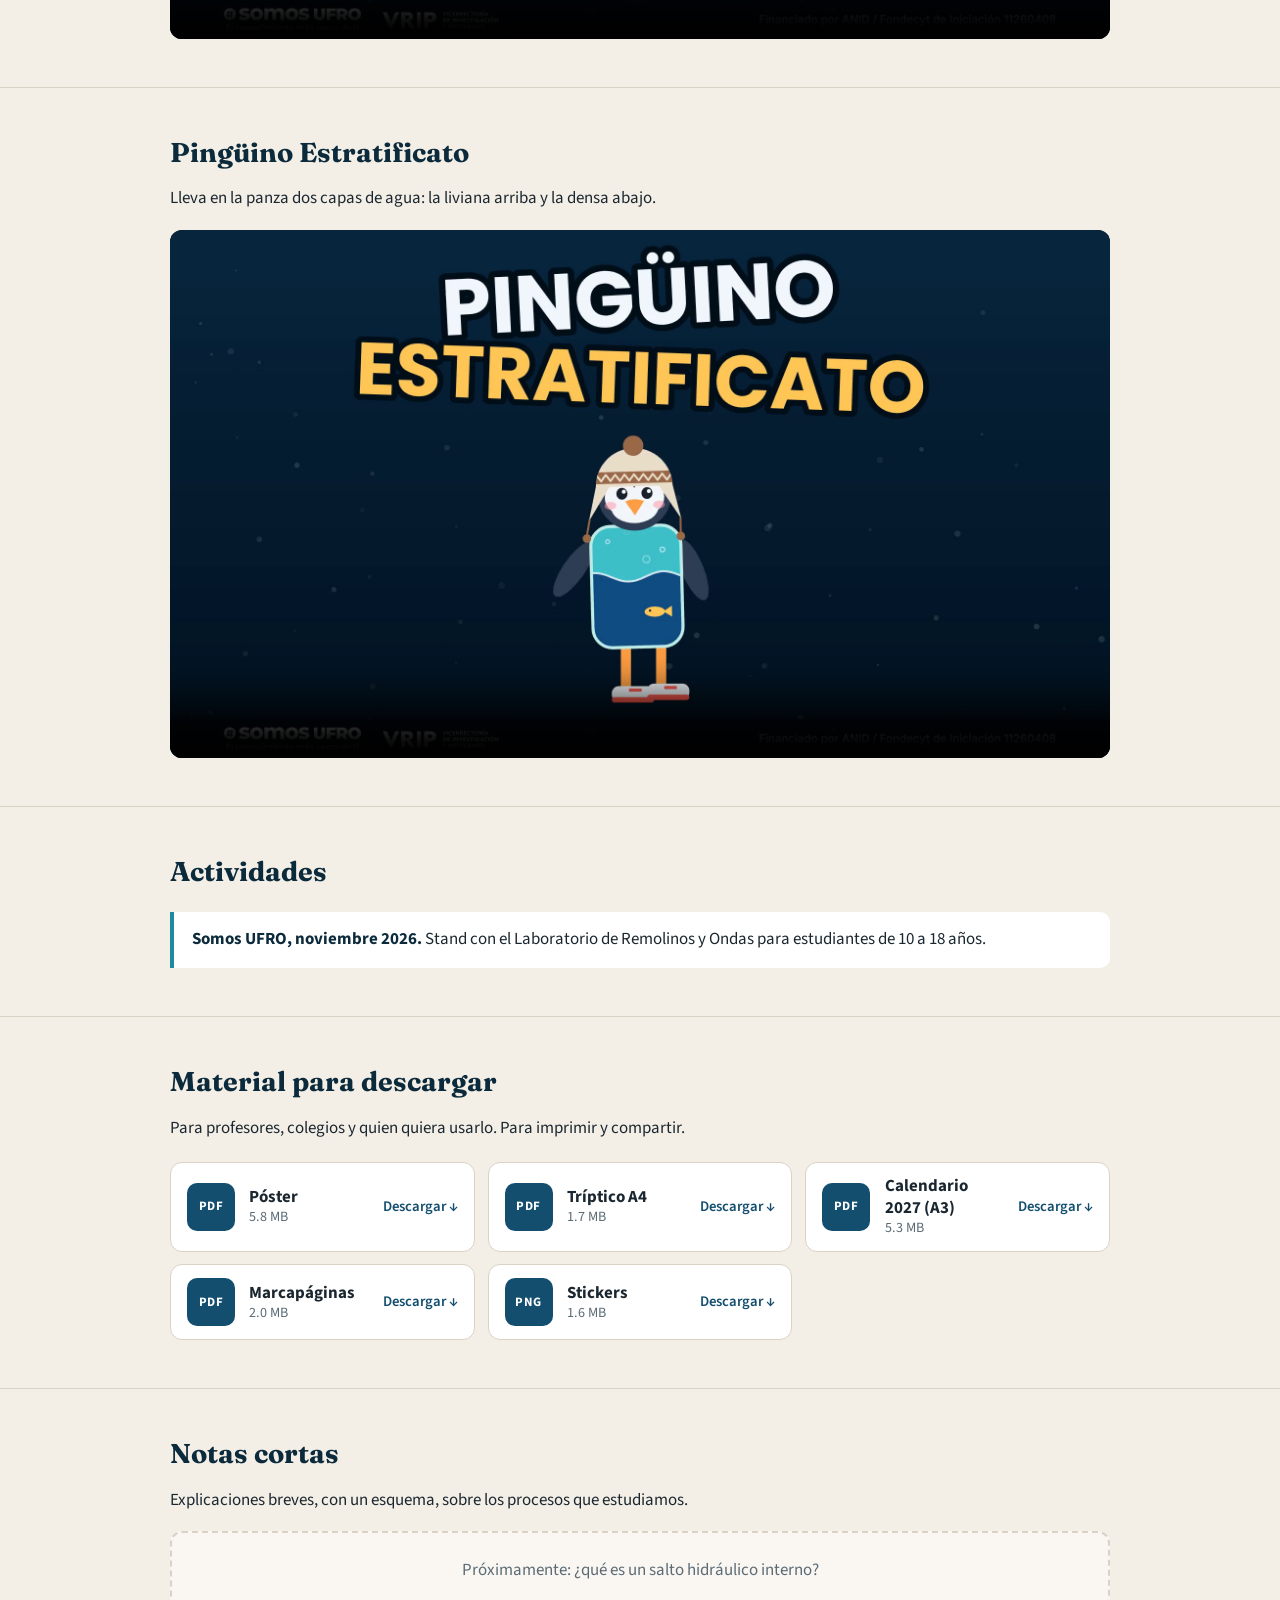
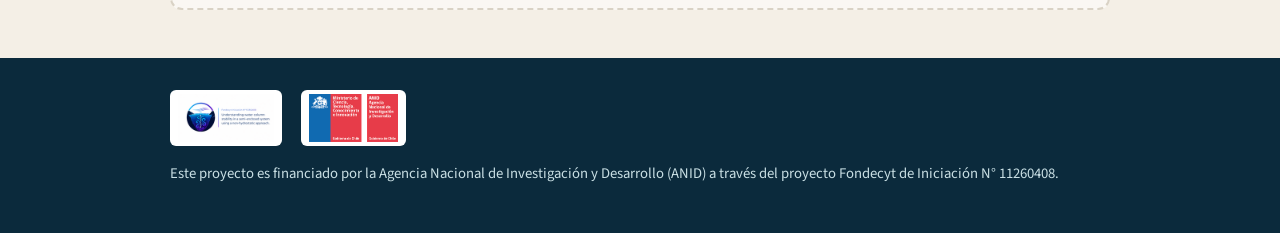
==== commit 69e0fba7: "Descargas simples y estilo actualizado" ====
--- a/difusion/index.html
+++ b/difusion/index.html
@@ -6,7 +6,7 @@
   <title>Difusión · Fondecyt 11260408</title>
   <link rel="preconnect" href="https://fonts.googleapis.com">
   <link rel="stylesheet" href="https://fonts.googleapis.com/css2?family=Fraunces:opsz,wght@9..144,600&family=Source+Sans+3:wght@400;600;700&display=swap">
-  <link rel="stylesheet" href="../estilo.css">
+  <link rel="stylesheet" href="../estilo.css?v=202611260841">
 </head>
 <body>
 
@@ -70,26 +70,31 @@
     <div class="contenedor">
       <h2>Material para descargar</h2>
       <p class="intro">Para profesores, colegios y quien quiera usarlo. Para imprimir y compartir.</p>
-      <div class="tarjetas">
-        <a class="tarjeta descarga" href="material/poster.pdf" download>
-          <img src="material/poster.jpg" alt="Vista previa: Póster" loading="lazy">
-          <h3>Póster</h3><p>Póster del proyecto para imprimir.</p><span class="bajar">Descargar PDF (5.8 MB)</span>
+      <div class="archivos">
+        <a class="archivo" href="material/poster.pdf" download>
+          <span class="archivo-icono">PDF</span>
+          <span class="archivo-texto"><strong>Póster</strong><small>5.8 MB</small></span>
+          <span class="archivo-bajar">Descargar ↓</span>
         </a>
-        <a class="tarjeta descarga" href="material/triptico.pdf" download>
-          <img src="material/triptico.jpg" alt="Vista previa: Tríptico" loading="lazy">
-          <h3>Tríptico</h3><p>Tríptico A4, para imprimir por ambos lados.</p><span class="bajar">Descargar PDF (1.7 MB)</span>
+        <a class="archivo" href="material/triptico.pdf" download>
+          <span class="archivo-icono">PDF</span>
+          <span class="archivo-texto"><strong>Tríptico A4</strong><small>1.7 MB</small></span>
+          <span class="archivo-bajar">Descargar ↓</span>
         </a>
-        <a class="tarjeta descarga" href="material/calendario-2027.pdf" download>
-          <img src="material/calendario.jpg" alt="Vista previa: Calendario 2027" loading="lazy">
-          <h3>Calendario 2027</h3><p>Calendario 2027 del proyecto, tamaño A3.</p><span class="bajar">Descargar PDF (5.3 MB)</span>
+        <a class="archivo" href="material/calendario-2027.pdf" download>
+          <span class="archivo-icono">PDF</span>
+          <span class="archivo-texto"><strong>Calendario 2027 (A3)</strong><small>5.3 MB</small></span>
+          <span class="archivo-bajar">Descargar ↓</span>
         </a>
-        <a class="tarjeta descarga" href="material/marcapaginas.pdf" download>
-          <img src="material/marcapaginas.jpg" alt="Vista previa: Marcapáginas" loading="lazy">
-          <h3>Marcapáginas</h3><p>Marcapáginas de 55 × 175 mm.</p><span class="bajar">Descargar PDF (2.0 MB)</span>
+        <a class="archivo" href="material/marcapaginas.pdf" download>
+          <span class="archivo-icono">PDF</span>
+          <span class="archivo-texto"><strong>Marcapáginas</strong><small>2.0 MB</small></span>
+          <span class="archivo-bajar">Descargar ↓</span>
         </a>
-        <a class="tarjeta descarga" href="material/stickers.png" download>
-          <img src="material/stickers.jpg" alt="Vista previa: Stickers" loading="lazy">
-          <h3>Stickers</h3><p>Colección de stickers del proyecto.</p><span class="bajar">Descargar PNG (1.6 MB)</span>
+        <a class="archivo" href="material/stickers.png" download>
+          <span class="archivo-icono">PNG</span>
+          <span class="archivo-texto"><strong>Stickers</strong><small>1.6 MB</small></span>
+          <span class="archivo-bajar">Descargar ↓</span>
         </a>
       </div>
     </div>
--- a/estilo.css
+++ b/estilo.css
@@ -193,3 +193,18 @@
   .portada-fila { flex-direction: column-reverse; align-items: flex-start; gap: 1.2rem; }
   .logo-portada { width: 130px; }
 }
+
+.archivos { display: grid; gap: .8rem; grid-template-columns: repeat(auto-fill, minmax(290px, 1fr)); margin-top: 1.2rem; }
+.archivo {
+  display: flex; align-items: center; gap: .9rem; text-decoration: none; color: inherit;
+  background: #fff; border: 1px solid var(--borde); border-radius: 12px; padding: .8rem 1rem;
+}
+.archivo:hover { border-color: var(--salobre); }
+.archivo-icono {
+  width: 48px; height: 48px; flex-shrink: 0; border-radius: 10px; display: grid; place-items: center;
+  background: var(--mar); color: #fff; font-weight: 700; font-size: .8rem; letter-spacing: .05em;
+}
+.archivo-texto { flex: 1; display: flex; flex-direction: column; line-height: 1.3; }
+.archivo-texto small { color: var(--suave); }
+.archivo-bajar { font-weight: 600; color: var(--mar); font-size: .92rem; white-space: nowrap; }
+.archivo:hover .archivo-bajar { color: var(--acento); }
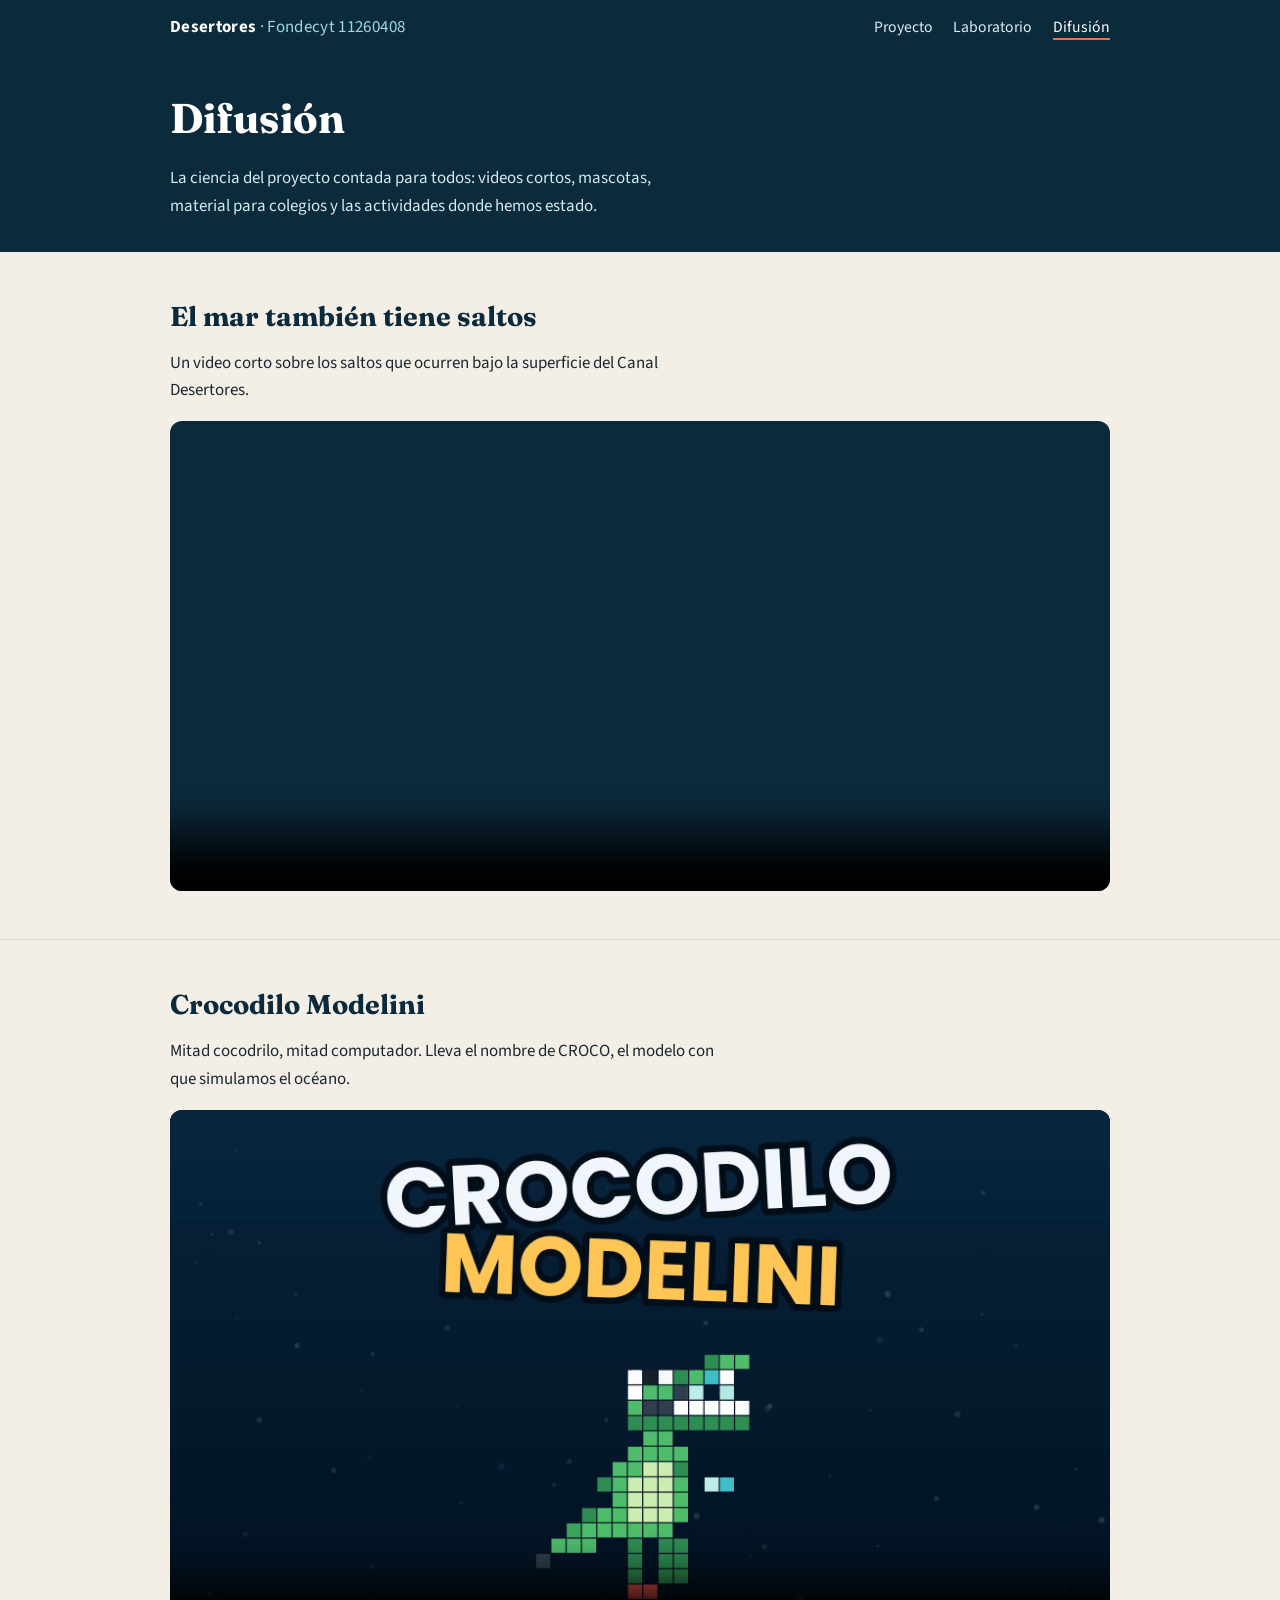
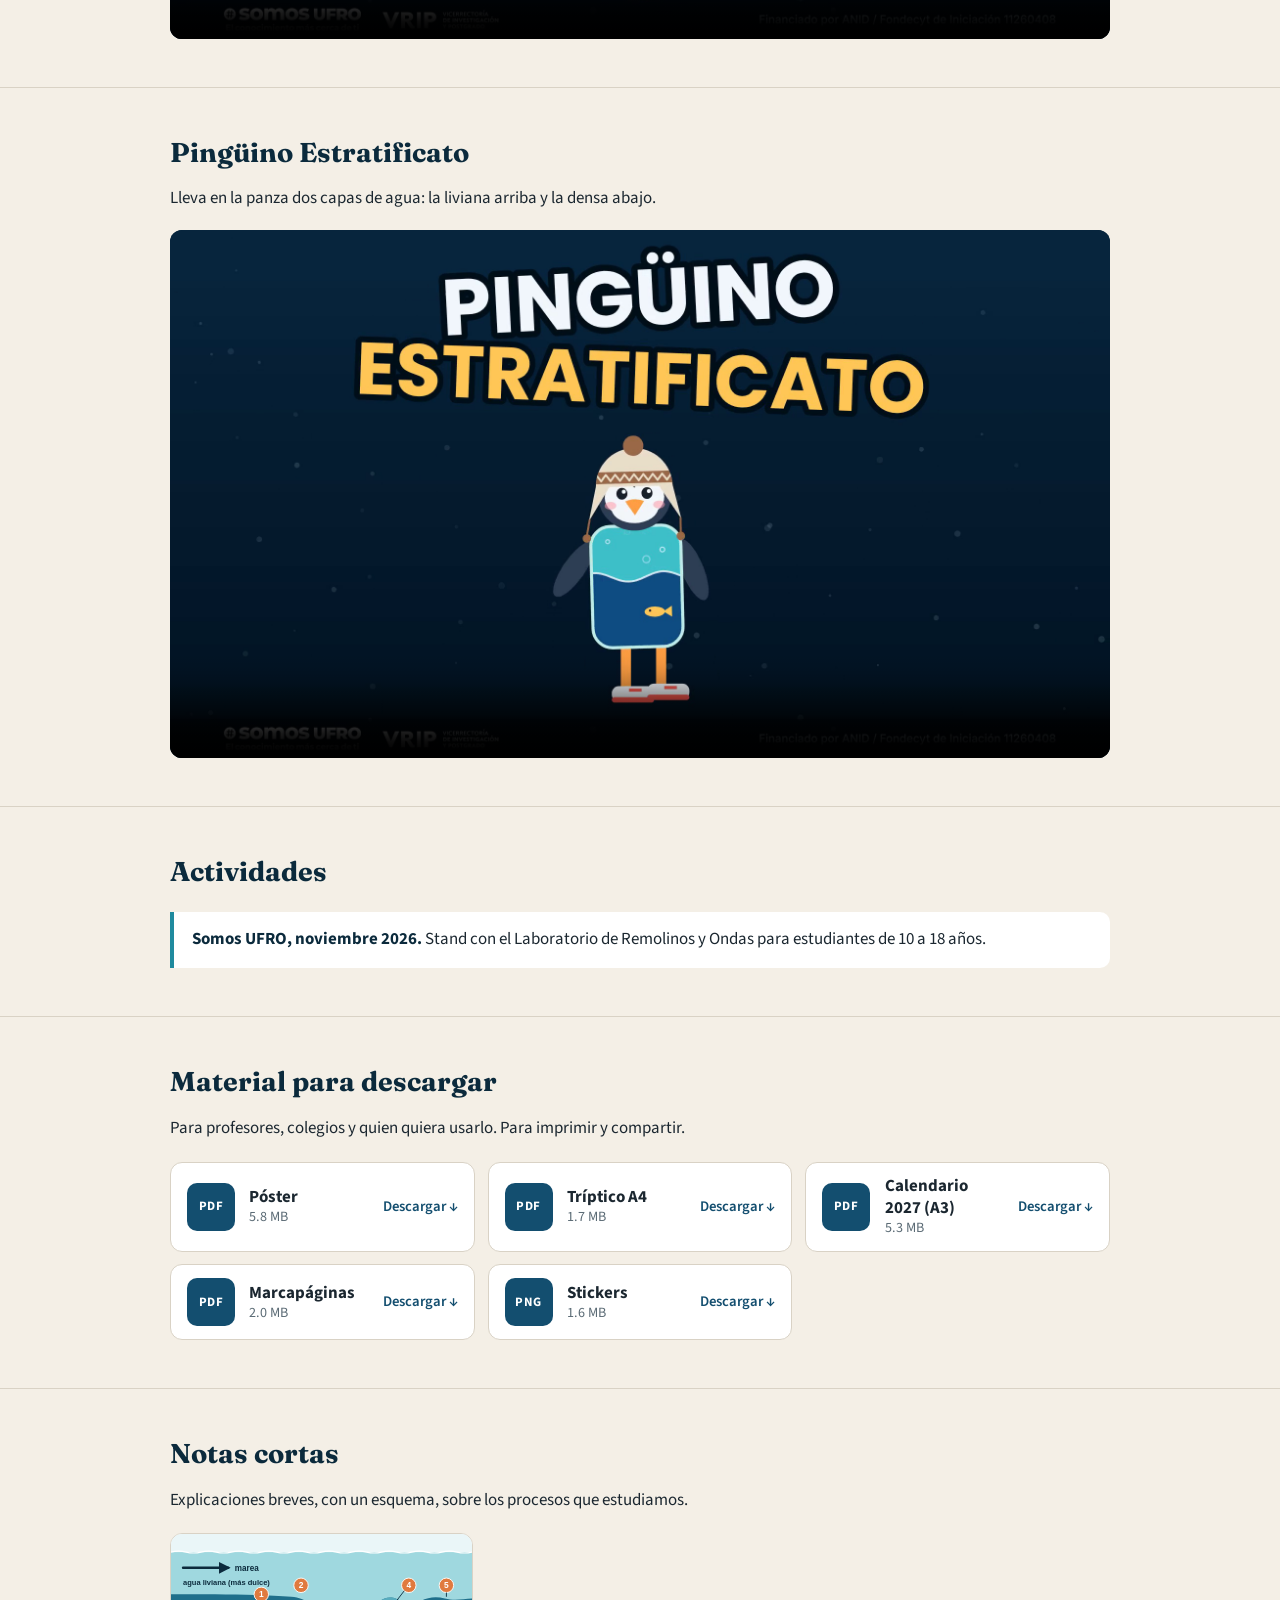
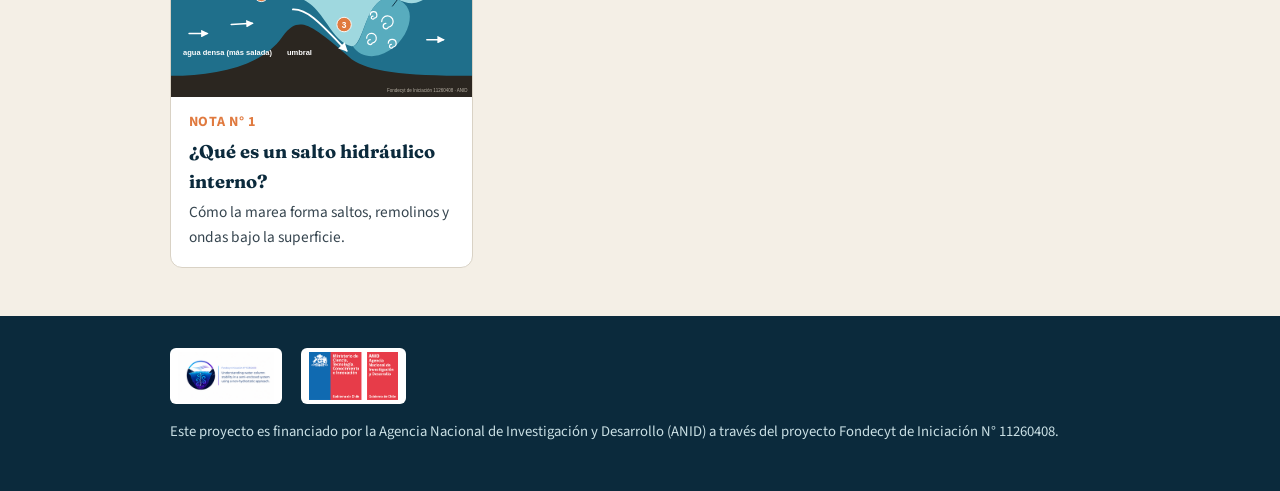
==== commit 19823f57: "Nota corta 1: salto hidráulico interno" ====
--- a/difusion/index.html
+++ b/difusion/index.html
@@ -6,7 +6,7 @@
   <title>Difusión · Fondecyt 11260408</title>
   <link rel="preconnect" href="https://fonts.googleapis.com">
   <link rel="stylesheet" href="https://fonts.googleapis.com/css2?family=Fraunces:opsz,wght@9..144,600&family=Source+Sans+3:wght@400;600;700&display=swap">
-  <link rel="stylesheet" href="../estilo.css?v=202611260841">
+  <link rel="stylesheet" href="../estilo.css?v=202611261951">
 </head>
 <body>
 
@@ -104,7 +104,13 @@
     <div class="contenedor">
       <h2>Notas cortas</h2>
       <p class="intro">Explicaciones breves, con un esquema, sobre los procesos que estudiamos.</p>
-      <div class="hueco">Próximamente: ¿qué es un salto hidráulico interno?</div>
+      <div class="notas">
+        <a class="nota" href="notas/salto-interno.html">
+          <img src="notas/salto-interno.svg" alt="" loading="lazy">
+          <span class="nota-texto"><small>Nota N° 1</small><strong>¿Qué es un salto hidráulico interno?</strong>
+          <span>Cómo la marea forma saltos, remolinos y ondas bajo la superficie.</span></span>
+        </a>
+      </div>
     </div>
   </section>
 </main>
--- a/estilo.css
+++ b/estilo.css
@@ -208,3 +208,21 @@
 .archivo-texto small { color: var(--suave); }
 .archivo-bajar { font-weight: 600; color: var(--mar); font-size: .92rem; white-space: nowrap; }
 .archivo:hover .archivo-bajar { color: var(--acento); }
+
+.figura { margin: 1.6rem 0; }
+.figura img { display: block; width: 100%; height: auto; border-radius: 12px; border: 1px solid var(--borde); }
+.figura figcaption { font-size: .9rem; color: var(--suave); margin-top: .5rem; }
+.pasos { list-style: none; counter-reset: paso; padding: 0; margin: 0; display: grid; gap: .7rem; max-width: 68ch; }
+.pasos li { counter-increment: paso; position: relative; padding-left: 3rem; min-height: 2.2rem; }
+.pasos li::before {
+  content: counter(paso); position: absolute; left: 0; top: 0; width: 2.1rem; height: 2.1rem;
+  border-radius: 50%; background: var(--acento); color: #fff; font-weight: 700; display: grid; place-items: center;
+}
+.notas { display: grid; gap: 1rem; grid-template-columns: repeat(auto-fill, minmax(280px, 1fr)); margin-top: 1.2rem; }
+.nota { display: block; text-decoration: none; color: inherit; background: #fff; border: 1px solid var(--borde); border-radius: 12px; overflow: hidden; }
+.nota:hover { border-color: var(--salobre); }
+.nota img { display: block; width: 100%; height: auto; }
+.nota-texto { display: flex; flex-direction: column; gap: .2rem; padding: .9rem 1.1rem 1.1rem; }
+.nota-texto small { color: var(--acento); font-weight: 700; letter-spacing: .05em; text-transform: uppercase; }
+.nota-texto strong { font-family: "Fraunces", Georgia, serif; font-size: 1.15rem; color: var(--mar-profundo); }
+.nota-texto span { color: #36454f; font-size: .96rem; }
